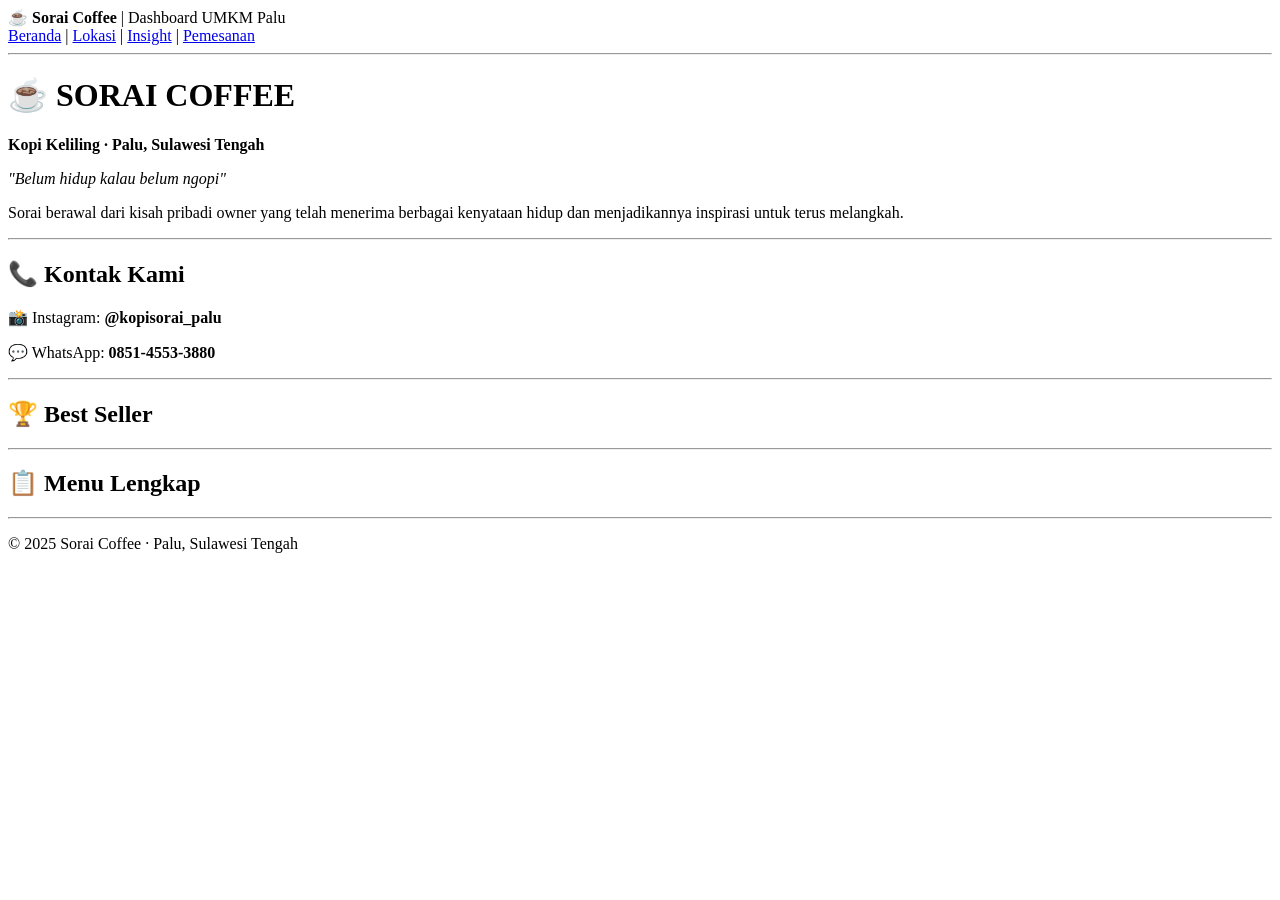
==== index.html @ a5462186 "Layout Index HTML" ====
<!DOCTYPE html>
<html lang="id">
<head>
  <meta charset="UTF-8" />
  <meta name="viewport" content="width=device-width, initial-scale=1.0" />
  <title>Sorai Coffee — Dashboard UMKM</title>
</head>
<body>

<!-- ═══ NAVIGASI ═══ -->
<nav>
  <div>
    <strong>☕ Sorai Coffee</strong> | Dashboard UMKM Palu
  </div>
  <div>
    <a href="#" onclick="showPage('beranda');return false">Beranda</a> |
    <a href="#" onclick="showPage('lokasi');return false">Lokasi</a> |
    <a href="#" onclick="showPage('insight');return false">Insight</a> |
    <a href="#" onclick="showPage('pemesanan');return false">
      Pemesanan <span id="cart-count" class="cart-badge" style="display: none;">0</span>
    </a>
  </div>
</nav>
 
<hr>

<div id="page-beranda" class="page">
  <h1>☕ SORAI COFFEE</h1>
  <p><strong>Kopi Keliling · Palu, Sulawesi Tengah</strong></p>
  <p><em>"Belum hidup kalau belum ngopi"</em></p>
  <p>Sorai berawal dari kisah pribadi owner yang telah menerima berbagai kenyataan hidup dan menjadikannya inspirasi untuk terus melangkah.</p>
  
  <hr />
  
  <h2>📞 Kontak Kami</h2>
  <p>📸 Instagram: <strong>@kopisorai_palu</strong></p>
  <p>💬 WhatsApp: <strong>0851-4553-3880</strong></p>
  
  <hr />
  
  <h2>🏆 Best Seller</h2>
  <div id="best-seller-container"></div>
  
  <hr />
  
  <h2>📋 Menu Lengkap</h2>
  <div id="menu-table-container"></div>
  
  <hr />
  <footer>
    <p>© 2025 Sorai Coffee · Palu, Sulawesi Tengah</p>
  </footer>
</div>

<script src="assets/js/data.js"></script>
<script src="assets/js/lokasi.js"></script>
<script src="assets/js/insight.js"></script>
<script src="assets/js/order.js"></script>
<script src="assets/js/main.js"></script>

</body>
</html>
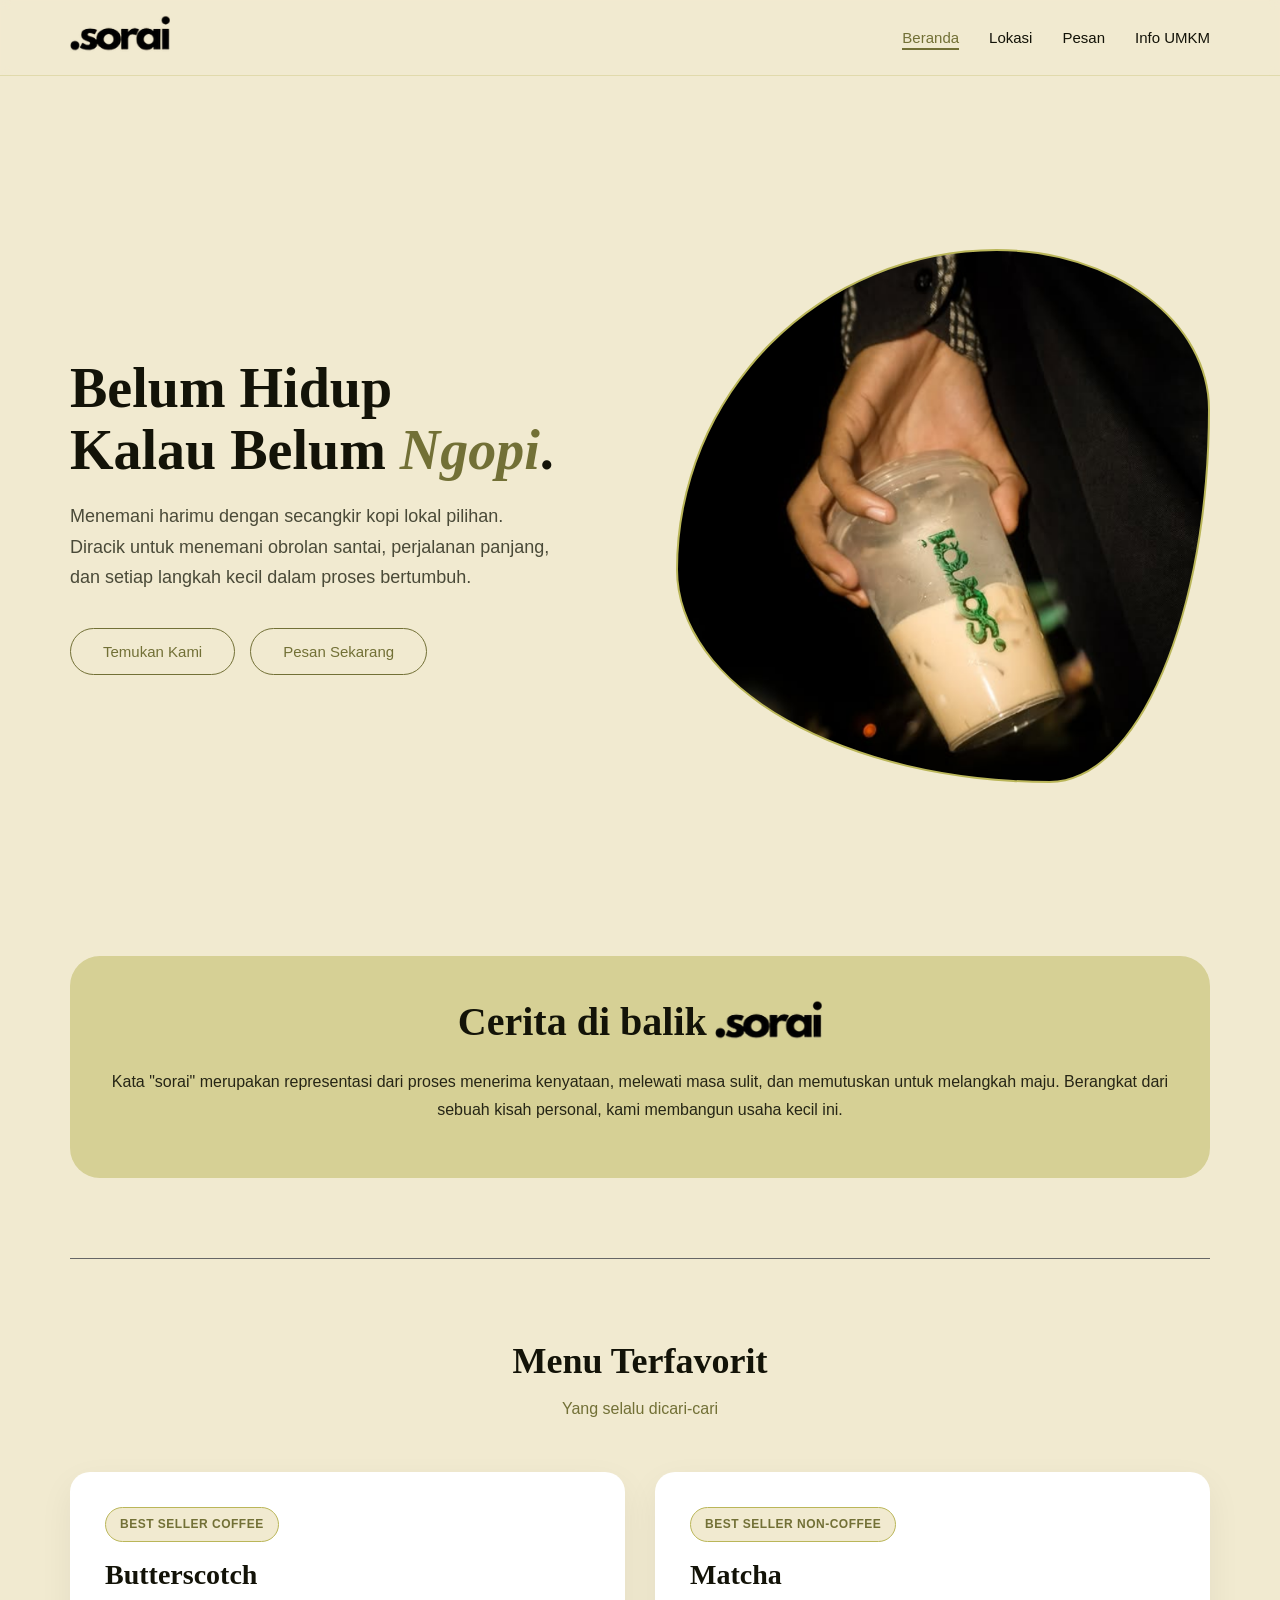
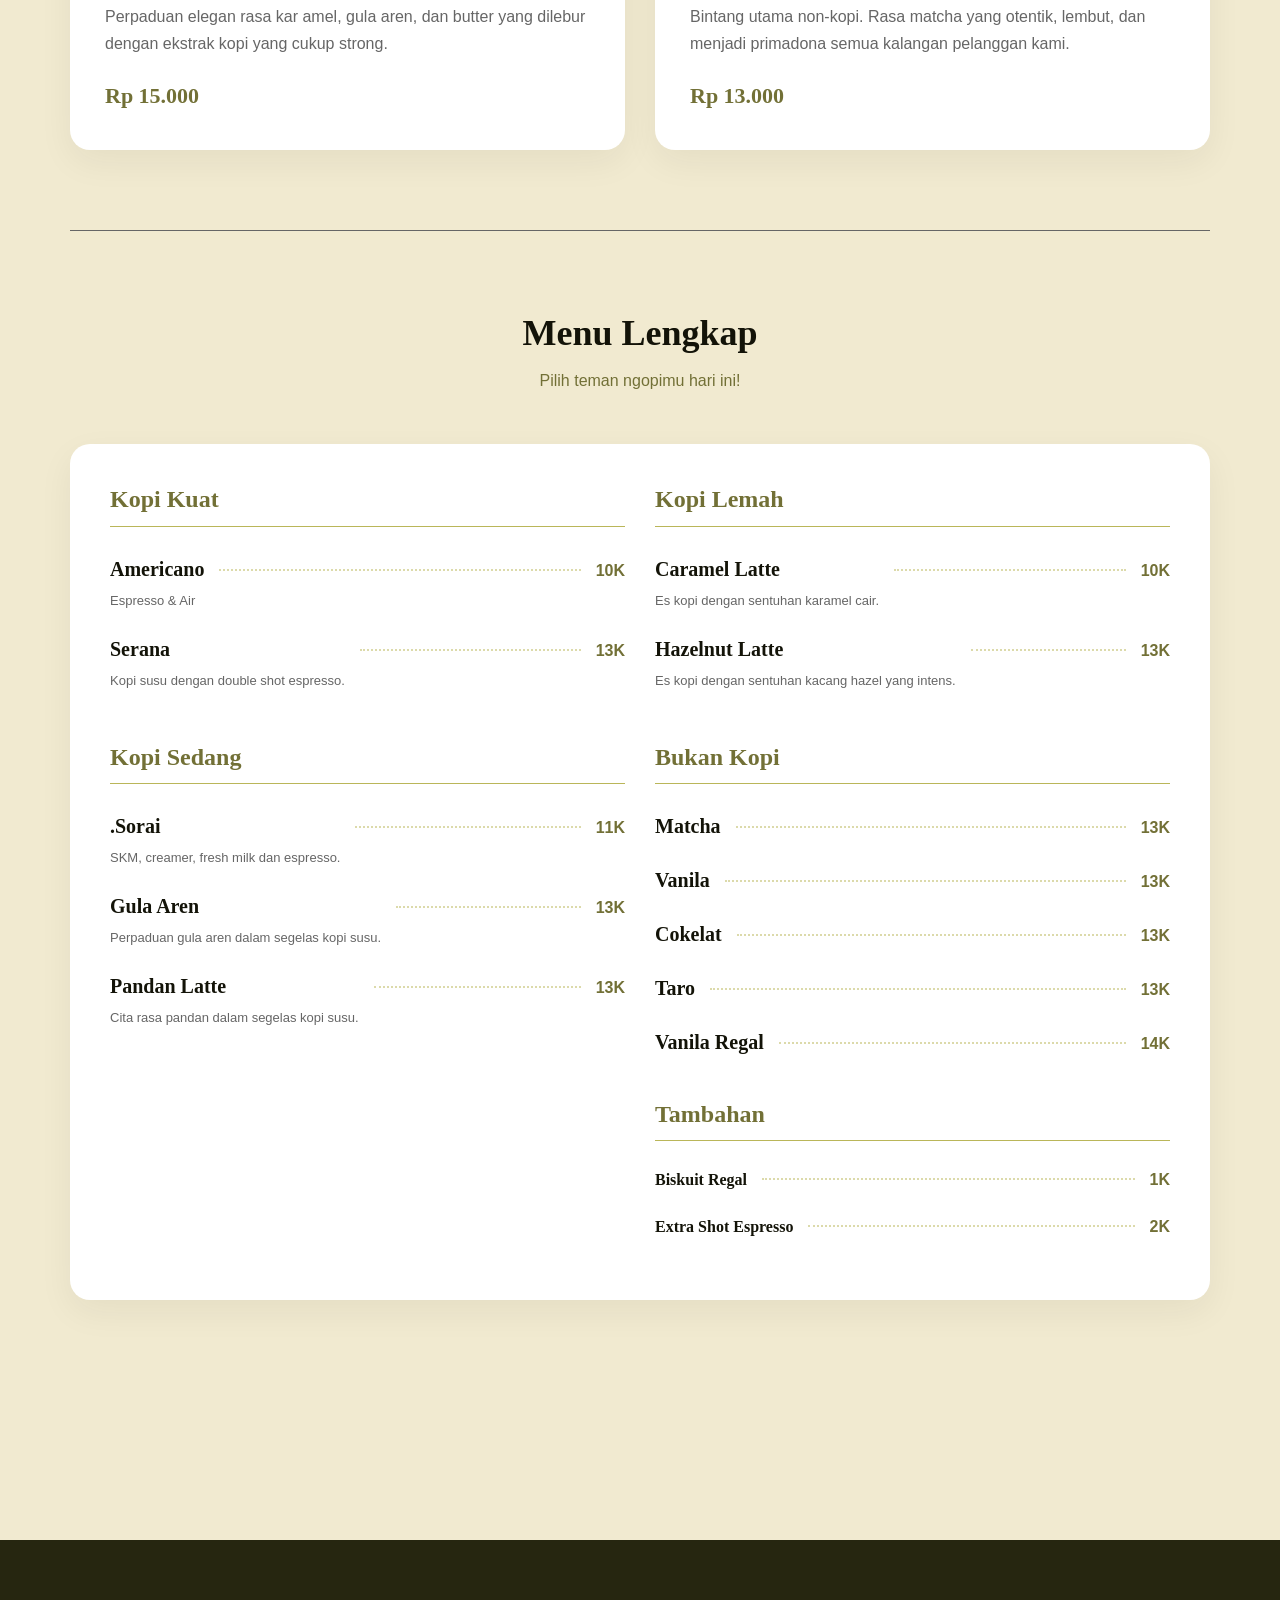
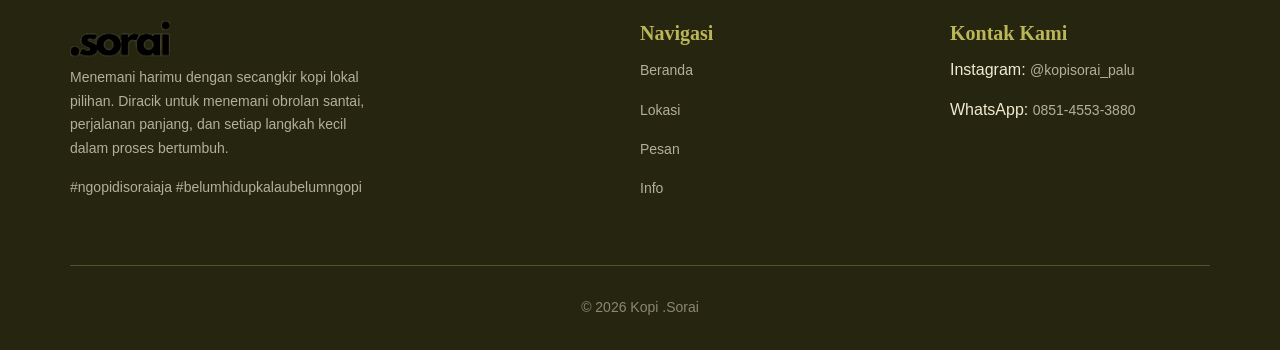
==== commit 7a5486a9: "Desain Beranda, Header/Navbar, dan Footer! :]" ====
--- a/index.html
+++ b/index.html
@@ -1,62 +1,227 @@
 <!DOCTYPE html>
 <html lang="id">
 <head>
-  <meta charset="UTF-8" />
-  <meta name="viewport" content="width=device-width, initial-scale=1.0" />
-  <title>Sorai Coffee — Dashboard UMKM</title>
+    <meta charset="UTF-8">
+    <meta name="viewport" content="width=device-width, initial-scale=1.0">
+    <title>Kopi .Sorai | Belum Hidup Kalau Belum Ngopi</title>
+    
+    <link rel="preconnect" href="[https://fonts.googleapis.com](https://fonts.googleapis.com)">
+    <link rel="preconnect" href="[https://fonts.gstatic.com](https://fonts.gstatic.com)" crossorigin>
+    <link href="[https://fonts.googleapis.com/css2?family=Playfair+Display:ital,wght@0,400;0,600;0,700;1,400&family=Poppins:wght@300;400;500;600&display=swap](https://fonts.googleapis.com/css2?family=Playfair+Display:ital,wght@0,400;0,600;0,700;1,400&family=Poppins:wght@300;400;500;600&display=swap)" rel="stylesheet">
+    <link rel="stylesheet" href="assets/css/style.css">
+    <link rel="icon" href="/images/favicon-fromIG.jpg">
 </head>
 <body>
-
-<!-- ═══ NAVIGASI ═══ -->
-<nav>
-  <div>
-    <strong>☕ Sorai Coffee</strong> | Dashboard UMKM Palu
-  </div>
-  <div>
-    <a href="#" onclick="showPage('beranda');return false">Beranda</a> |
-    <a href="#" onclick="showPage('lokasi');return false">Lokasi</a> |
-    <a href="#" onclick="showPage('insight');return false">Insight</a> |
-    <a href="#" onclick="showPage('pemesanan');return false">
-      Pemesanan <span id="cart-count" class="cart-badge" style="display: none;">0</span>
-    </a>
-  </div>
-</nav>
- 
-<hr>
-
-<div id="page-beranda" class="page">
-  <h1>☕ SORAI COFFEE</h1>
-  <p><strong>Kopi Keliling · Palu, Sulawesi Tengah</strong></p>
-  <p><em>"Belum hidup kalau belum ngopi"</em></p>
-  <p>Sorai berawal dari kisah pribadi owner yang telah menerima berbagai kenyataan hidup dan menjadikannya inspirasi untuk terus melangkah.</p>
-  
-  <hr />
-  
-  <h2>📞 Kontak Kami</h2>
-  <p>📸 Instagram: <strong>@kopisorai_palu</strong></p>
-  <p>💬 WhatsApp: <strong>0851-4553-3880</strong></p>
-  
-  <hr />
-  
-  <h2>🏆 Best Seller</h2>
-  <div id="best-seller-container"></div>
-  
-  <hr />
-  
-  <h2>📋 Menu Lengkap</h2>
-  <div id="menu-table-container"></div>
-  
-  <hr />
-  <footer>
-    <p>© 2025 Sorai Coffee · Palu, Sulawesi Tengah</p>
-  </footer>
-</div>
-
-<script src="assets/js/data.js"></script>
-<script src="assets/js/lokasi.js"></script>
-<script src="assets/js/insight.js"></script>
-<script src="assets/js/order.js"></script>
-<script src="assets/js/main.js"></script>
-
+    <!-- HEADER -->
+    <header>
+        <div class="container">
+            <nav>
+                <a href="index.html">
+                  <img src="images/logo-sorai.png" alt="" width= "100px">
+                </a>
+
+                <ul class="nav-links" id="nav">
+                    <li><a href="pages/index.html" class="active">Beranda</a></li>
+                    <li><a href="pages/lokasi.html">Lokasi</a></li>
+                    <li><a href="pages/order.html">Pesan</a></li>
+                    <li><a href="pages/insight.html">Info UMKM</a></li>
+                </ul>
+            </nav>
+        </div>
+    </header>
+
+    <main>
+        <section id="beranda" class="page">
+            <div class="container">
+                <div class="hero-section">
+                    <div class="hero-content">
+                        <h1>Belum Hidup<br>Kalau Belum <span style="color: var(--warna-button); font-style: italic;">Ngopi</span>.</h1>
+                        <p>Menemani harimu dengan secangkir kopi lokal pilihan. Diracik untuk menemani obrolan santai, perjalanan panjang, dan setiap langkah kecil dalam proses bertumbuh.</p>
+                        <div style="display: flex; gap: 15px; flex-wrap: wrap;">
+                            <button class="button" onclick="window.location.href='pages/lokasi.html'">Temukan Kami</button>
+                            <button class="button" onclick="window.location.href='pages/order.html'">Pesan Sekarang</button>
+                        </div>
+                    </div>
+                    <div class="hero-visual">
+                    </div>
+                </div>
+
+                <!-- Latar Belakang -->
+                <div class="story-section">
+                    <div class="story-text" style="flex: 2;">
+                        <h2 class="story-title">Cerita di balik  <img src="images/logo-sorai.png" alt=".Sorai"></h2>
+                        <p>
+                            Kata "sorai" merupakan representasi dari proses menerima kenyataan, melewati masa sulit, dan memutuskan untuk melangkah maju. Berangkat dari sebuah kisah personal, kami membangun usaha kecil ini.
+                        </p>
+                    </div>
+                </div>
+                
+                <hr>
+                <!-- Best Seller -->
+                <section>
+                    <div class="section-header">
+                        <h2>Menu Terfavorit</h2>
+                        <p>Yang selalu dicari-cari</p>
+                    </div>
+                    <div class="grid grid-2">
+                        <article class="card">
+                            <span class="badge">Best Seller Coffee</span>
+                            <h3 style="font-size: 28px; margin-bottom: 10px;">Butterscotch</h3>
+                            <p style="color: #666;">Perpaduan elegan rasa kar amel, gula aren, dan butter yang dilebur dengan ekstrak kopi yang cukup strong.</p>
+                            <div style="font-size: 22px; font-family: 'Playfair Display', serif; color: var(--warna-button); font-weight: 700; margin-top: 20px;">Rp 15.000</div>
+                        </article>
+                        
+                        <article class="card">
+                            <span class="badge">Best Seller Non-Coffee</span>
+                            <h3 style="font-size: 28px; margin-bottom: 10px;">Matcha</h3>
+                            <p style="color: #666;">Bintang utama non-kopi. Rasa matcha yang otentik, lembut, dan menjadi primadona semua kalangan pelanggan kami.</p>
+                            <div style="font-size: 22px; font-family: 'Playfair Display', serif; color: var(--warna-button); font-weight: 700; margin-top: 20px;">Rp 13.000</div>
+                        </article>
+                    </div>
+                </section>
+
+                <hr>
+                <!-- Menu Lengkap -->
+                <section>
+                    <div class="section-header">
+                        <h2>Menu Lengkap</h2>
+                        <p>Pilih teman ngopimu hari ini!</p>
+                    </div>
+                    
+                    <div class="grid grid-2" style="background-color: var(--white); padding: 40px; border-radius: var(--radius-card); box-shadow: var(--shadow-soft);">
+                        
+                        <!-- Kopi -->
+                        <div>
+                            <h3 class="menu-category-title">Kopi Kuat</h3>
+                            
+                            <div class="menu-list">
+                                <div class="menu-item">
+                                    <div><span class="menu-name">Americano</span><span class="menu-desc">Espresso & Air</span></div>
+                                    <div class="menu-dots"></div><span class="menu-price">10K</span>
+                                </div>
+                                <div class="menu-item">
+                                    <div><span class="menu-name">Serana</span><span class="menu-desc">Kopi susu dengan double shot espresso.</span></div>
+                                    <div class="menu-dots"></div><span class="menu-price">13K</span>
+                                </div>
+                            </div>
+                        </div>
+
+                        <div>
+                            <h3 class="menu-category-title">Kopi Lemah</h3>
+                            
+                            <div class="menu-list">
+                                <div class="menu-item">
+                                    <div><span class="menu-name">Caramel Latte</span><span class="menu-desc">Es kopi dengan sentuhan karamel cair.</span></div>
+                                    <div class="menu-dots"></div><span class="menu-price">10K</span>
+                                </div>
+                                <div class="menu-item">
+                                    <div><span class="menu-name">Hazelnut Latte</span><span class="menu-desc">Es kopi dengan sentuhan kacang hazel yang intens.</span></div>
+                                    <div class="menu-dots"></div><span class="menu-price">13K</span>
+                                </div>
+                            </div>
+                        </div>
+
+                        <div>
+                            <h3 class="menu-category-title">Kopi Sedang</h3>
+                            
+                            <div class="menu-list">
+                                <div class="menu-item">
+                                    <div><span class="menu-name">.Sorai</span><span class="menu-desc">SKM, creamer, fresh milk dan espresso.</span></div>
+                                    <div class="menu-dots"></div><span class="menu-price">11K</span>
+                                </div>
+                                <div class="menu-item">
+                                    <div><span class="menu-name">Gula Aren</span><span class="menu-desc">Perpaduan gula aren dalam segelas kopi susu.</span></div>
+                                    <div class="menu-dots"></div><span class="menu-price">13K</span>
+                                </div>
+                                <div class="menu-item">
+                                    <div><span class="menu-name">Pandan Latte</span><span class="menu-desc">Cita rasa pandan dalam segelas kopi susu.</span></div>
+                                    <div class="menu-dots"></div><span class="menu-price">13K</span>
+                                </div>
+                            </div>
+                        </div>
+                        
+                        <!-- Non Kopi -->
+                        <div>
+                            <h3 class="menu-category-title">Bukan Kopi</h3>
+                            
+                            <div class="menu-list">
+                                <div class="menu-item">
+                                    <div><span class="menu-name">Matcha</span></div>
+                                    <div class="menu-dots"></div><span class="menu-price">13K</span>
+                                </div>
+                                <div class="menu-item">
+                                    <div><span class="menu-name">Vanila</span></div>
+                                    <div class="menu-dots"></div><span class="menu-price">13K</span>
+                                </div>
+                                <div class="menu-item">
+                                    <div><span class="menu-name">Cokelat</span></div>
+                                    <div class="menu-dots"></div><span class="menu-price">13K</span>
+                                </div>
+                                <div class="menu-item">
+                                    <div><span class="menu-name">Taro</span></div>
+                                    <div class="menu-dots"></div><span class="menu-price">13K</span>
+                                </div>
+                                <div class="menu-item">
+                                    <div><span class="menu-name">Vanila Regal</span></div>
+                                    <div class="menu-dots"></div><span class="menu-price">14K</span>
+                                </div>
+                            </div>
+                            
+                            <h3 class="menu-category-title" style="margin-top: 40px;">Tambahan</h3>
+                            <div class="menu-list">
+                                <div class="menu-item">
+                                    <div><span class="menu-name" style="font-size:16px;">Biskuit Regal</span></div>
+                                    <div class="menu-dots"></div><span class="menu-price">1K</span>
+                                </div>
+                                <div class="menu-item">
+                                    <div><span class="menu-name" style="font-size:16px;">Extra Shot Espresso</span></div>
+                                    <div class="menu-dots"></div><span class="menu-price">2K</span>
+                                </div>
+                            </div>
+                        </div>
+
+                    </div>
+                </section>
+            </div>
+        </section>
+    </main>
+
+    <!-- FOOTER -->
+    <footer>
+        <div class="container">
+            <div class="footer-grid">
+                <div>
+                    <a href="index.html">
+                      <img src="images/logo-sorai.png" alt="" width="100px">
+                    </a>
+                    <p class="footer-desc">Menemani harimu dengan secangkir kopi lokal pilihan. Diracik untuk menemani obrolan santai, perjalanan panjang, dan setiap langkah kecil dalam proses bertumbuh.</p>
+                    <p class="footer-desc">#ngopidisoraiaja #belumhidupkalaubelumngopi</p>
+                    
+                </div>
+
+                <div>
+                    <h4 class="footer-title">Navigasi</h4>
+                    <ul class="footer-links">
+                        <li><a href="index.html">Beranda</a></li>
+                        <li><a href="pages/lokasi.html">Lokasi</a></li>
+                        <li><a href="pages/order.html">Pesan</a></li>
+                        <li><a href="pages/insight.html">Info</a></li>
+                    </ul>
+                </div>
+
+                <div>
+                    <h4 class="footer-title">Kontak Kami</h4>
+                    <ul class="footer-links">
+                        <li>Instagram: <a href="https://www.instagram.com/kopisorai_palu/">@kopisorai_palu</a></li>
+                        <li>WhatsApp: <a href="https://wa.me/6285145533880">0851-4553-3880</a></li>
+                    </ul>
+                </div>
+
+            </div>
+            <div class="footer-bottom">
+                &copy; 2026 Kopi .Sorai
+            </div>
+        </div>
+    </footer>
 </body>
 </html>
--- a/assets/css/style.css
+++ b/assets/css/style.css
@@ -0,0 +1,404 @@
+:root {
+    --warna-bg: #F1EAD0;       
+    --warna-section: #D6D095;    
+    --border: #BAB659;        
+    --warna-button: #727036;    
+    --text-main: #131308;    
+    --warna-footer: #262610;    
+    --white: #FFFFFF;         
+    
+    --radius-card: 20px;
+    --radius-button: 30px;
+    --shadow-soft: 0 12px 35px rgba(38, 38, 16, 0.06);
+    --shadow-hover: 0 15px 45px rgba(38, 38, 16, 0.12);
+}
+
+* {
+    margin: 0;
+    padding: 0;
+}
+
+body {
+    background-color: var(--warna-bg);
+    color: var(--text-main);
+    font-family: 'Poppins', sans-serif;
+    line-height: 1.7;
+}
+
+h1, h2, h3, h4, h5 {
+    font-family: 'Playfair Display', serif;
+    color: var(--text-main);
+    font-weight: 700;
+    line-height: 1.3;
+}
+
+p {
+    font-weight: 300;
+    margin-bottom: 15px;
+}
+
+.container {
+    width: 100%;
+    max-width: 1140px;
+    margin: 0 auto;
+    padding: 0 24px;
+}
+
+/* --- HEADER --- */
+header {
+    background-color: rgba(241, 234, 208, 0.5);
+    backdrop-filter: blur(5px);
+    position: sticky;
+    top: 0;
+    z-index: 1000;
+    padding: 15px 0;
+    border-bottom: 1px solid rgba(186, 182, 89, 0.3);
+}
+
+nav {
+    display: flex;
+    justify-content: space-between;
+    align-items: center;
+}
+
+.nav-links {
+    list-style: none;
+    display: flex;
+    gap: 30px;
+    align-items: center;
+}
+
+.nav-links li a {
+    text-decoration: none;
+    color: var(--text-main);
+    font-weight: 500;
+    font-size: 15px;
+    position: relative;
+    cursor: pointer;
+    transition: color 0.3s ease;
+}
+
+.nav-links li a:hover, .nav-links li a.active {
+    color: var(--warna-button);
+}
+
+.nav-links li a::after {
+    content: '';
+    position: absolute;
+    width: 0%;
+    height: 2px;
+    bottom: -4px;
+    left: 0;
+    background-color: var(--warna-button);
+}
+
+.nav-links li a:hover::after, .nav-links li a.active::after {
+    width: 100%;
+}
+
+/* --- BERANDA --- */
+.page {
+    padding-bottom: 80px;
+}
+
+
+section {
+    margin-top: 80px;
+    margin-bottom: 80px;
+}
+
+.section-header {
+    text-align: center;
+    margin-bottom: 50px;
+}
+
+.section-header h2 {
+    font-size: 36px;
+    margin-bottom: 10px;
+    position: relative;
+    display: inline-block;
+}
+
+.section-header p {
+    color: var(--warna-button);
+    font-size: 16px;
+}
+
+.button {
+    display: inline-flex;
+    align-items: center;
+    justify-content: center;
+    background-color: transparent;
+    color: var(--warna-button);
+    padding: 14px 32px;
+    text-decoration: none;
+    font-family: 'Poppins', sans-serif;
+    font-weight: 500;
+    border: 1px solid var(--warna-button);
+    border-radius: var(--radius-button);
+    cursor: pointer;
+    transition: all 0.5s ease;
+    font-size: 15px;
+}
+
+.button:hover {
+    background-color: var(--warna-button);
+    color: var(--white);
+    transform: translateY(-1px);
+}
+
+.card {
+    background-color: var(--white);
+    border-radius: var(--radius-card);
+    padding: 35px;
+    box-shadow: var(--shadow-soft);
+    position: relative;
+    overflow: hidden;
+}
+
+.card-border {
+    background-color: var(--warna-section);
+    border-color: var(--border);
+}
+
+.badge {
+    display: inline-block;
+    background-color: var(--warna-bg);
+    color: var(--warna-button);
+    padding: 6px 14px;
+    border-radius: 20px;
+    font-size: 12px;
+    font-weight: 600;
+    margin-bottom: 15px;
+    border: 1px solid var(--border);
+    letter-spacing: 0.5px;
+    text-transform: uppercase;
+}
+
+hr {
+    border:none;
+    height: 0.5px;
+    background-color: #666;
+}
+
+.hero-section {
+    display: flex;
+    align-items: center;
+    justify-content: space-between;
+    min-height: 80vh;
+    gap: 50px;
+}
+
+.hero-content {
+    flex: 1;
+    padding-right: 20px;
+}
+
+.hero-content h1 {
+    font-size: 56px;
+    line-height: 1.1;
+    margin-bottom: 20px;
+}
+
+.hero-content p {
+    font-size: 18px;
+    margin-bottom: 35px;
+    color: #4a4a38;
+    max-width: 90%;
+}
+
+.hero-visual {
+    flex: 1;
+    position: relative;
+    display: flex;
+    justify-content: center;
+    align-items: center;
+
+    width: 100%;
+    max-width: 450px;
+    aspect-ratio: 1;
+    background-image: url("/images/foto-kopi.png");
+    background-size: cover;
+    background-position: center;
+    background-repeat: no-repeat;
+    border: 2px solid var(--border);
+    border-radius: 60% 40% 30% 70% / 60% 30% 70% 40%;
+    animation: blobAnimation 8s infinite ease-in-out;
+    padding: 40px;
+    overflow: hidden;
+}
+
+@keyframes blobAnimation {
+    0% { 
+        border-radius: 60% 40% 30% 70% / 60% 30% 70% 40%; 
+    }
+
+    50% { 
+        border-radius: 30% 60% 70% 40% / 50% 60% 30% 60%; 
+    }
+
+    100% { 
+        border-radius: 60% 40% 30% 70% / 60% 30% 70% 40%; 
+    }
+}
+
+.story-section {
+    background-color: var(--warna-section);
+    border-radius: 30px;
+    padding: 40px;
+    margin-top: 80px;
+    margin-bottom: 80px;
+    display: flex;
+    align-items: center;
+    gap: 50px;
+}
+
+.story-title {
+    display: flex;
+    align-items: center;
+    gap: 8px;
+    justify-content: center;
+}
+
+.story-title img {
+    height: 40px;
+    width: auto;
+    display: block;
+    margin-top: -5px;
+}
+
+.story-text h2 { 
+    font-size: 40px; 
+    margin-bottom: 20px; 
+}
+
+.story-text p { 
+    font-size: 16px; 
+    color: var(--text-main); 
+    opacity: 0.9; 
+    text-align: center;
+}
+
+/* Grid System */
+.grid { 
+    display: grid; 
+    gap: 30px; 
+}
+
+.grid-2 { 
+    grid-template-columns: repeat(2, 1fr); 
+}
+
+.grid-3 { 
+    grid-template-columns: repeat(3, 1fr); 
+}
+
+.grid-4 { 
+    grid-template-columns: repeat(4, 1fr); 
+}
+
+.menu-list { 
+    margin-top: 20px; 
+}
+
+.menu-category-title { 
+    font-size: 24px; margin-bottom: 25px; 
+    color: var(--warna-button); 
+    border-bottom: 1px solid var(--border); 
+    padding-bottom: 10px; 
+}
+
+.menu-item { display: flex; 
+    justify-content: space-between; 
+    align-items: baseline; 
+    margin-bottom: 20px; 
+}
+
+.menu-name { font-family: 'Playfair Display', serif; 
+    font-size: 20px; 
+    font-weight: 600; 
+}
+
+.menu-desc { 
+    font-size: 13px; 
+    color: #666; 
+    display: block; 
+    margin-top: 4px; 
+}
+
+.menu-price { 
+    font-weight: 600; 
+    color: var(--warna-button); 
+    position: relative; 
+}
+
+.menu-dots { 
+    flex-grow: 1; 
+    border-bottom: 2px dotted var(--border); 
+    margin: 0 15px; 
+    opacity: 0.5; 
+    position: relative; 
+    top: -5px; 
+}
+
+/* --- FOOTER --- */
+footer {
+    background-color: var(--warna-footer);
+    color: var(--warna-bg);
+    padding: 80px 0 30px;
+    margin-top: 80px;
+}
+
+.footer-grid {
+    display: grid;
+    grid-template-columns: 2fr 1fr 1fr;
+    gap: 50px;
+    margin-bottom: 50px;
+}
+
+.footer-logo {
+    font-family: 'Playfair Display', serif;
+    font-size: 32px;
+    font-weight: 700;
+    color: var(--warna-bg);
+    text-decoration: none;
+    margin-bottom: 15px;
+    display: inline-block;
+}
+
+.footer-desc { 
+    color: rgba(241, 234, 208, 0.7); 
+    max-width: 300px; font-size: 14px; 
+}
+
+.footer-title { 
+    font-family: 'Playfair Display', serif; 
+    font-size: 20px; 
+    margin-bottom: 10px; 
+    color: var(--border); 
+}
+
+.footer-links { 
+    list-style: none; 
+}
+
+.footer-links li { 
+    margin-bottom: 12px; 
+}
+
+.footer-links a { 
+    color: rgba(241, 234, 208, 0.7); 
+    text-decoration: none; 
+    transition: color 0.3s; 
+    font-size: 14px; 
+}
+
+.footer-links a:hover { color: var(--warna-bg); }
+
+.footer-bottom {
+    text-align: center;
+    padding-top: 30px;
+    border-top: 1px solid rgba(186, 182, 89, 0.3);
+    color: rgba(241, 234, 208, 0.5);
+    font-size: 14px;
+}
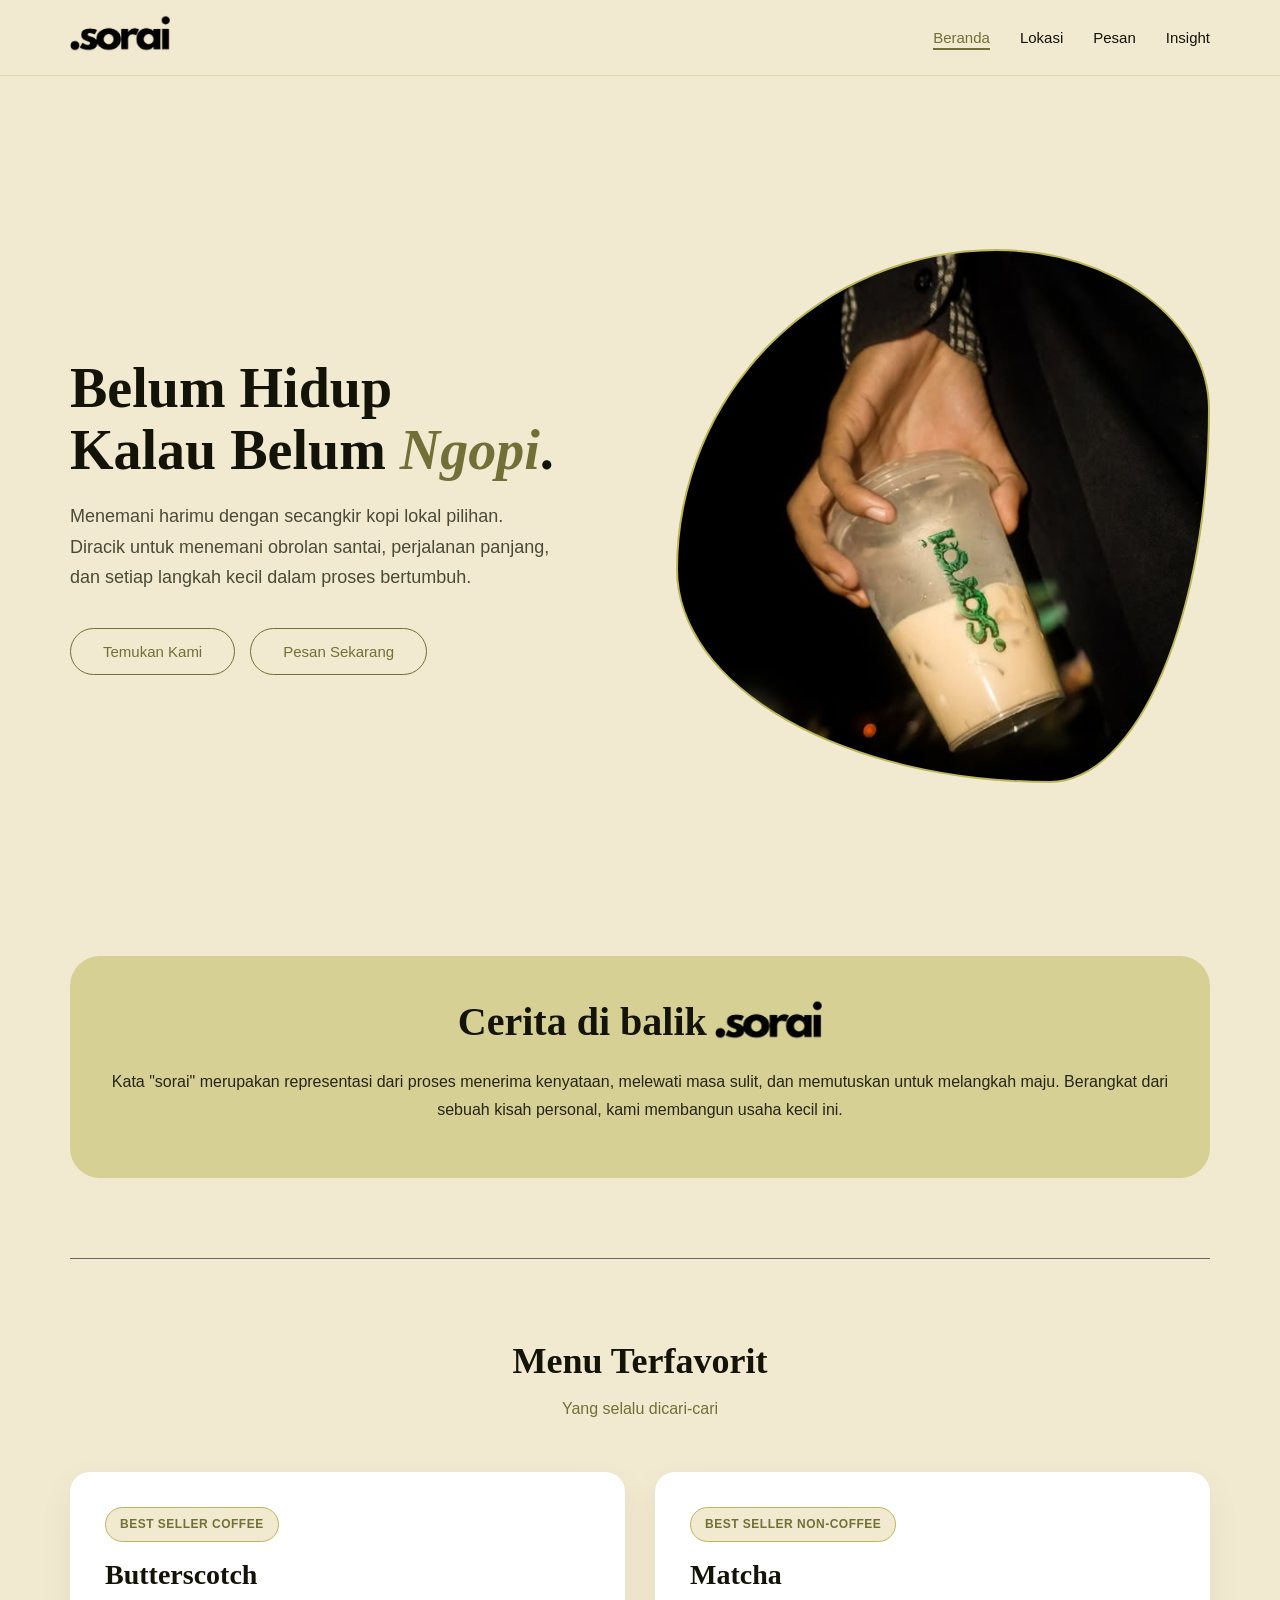
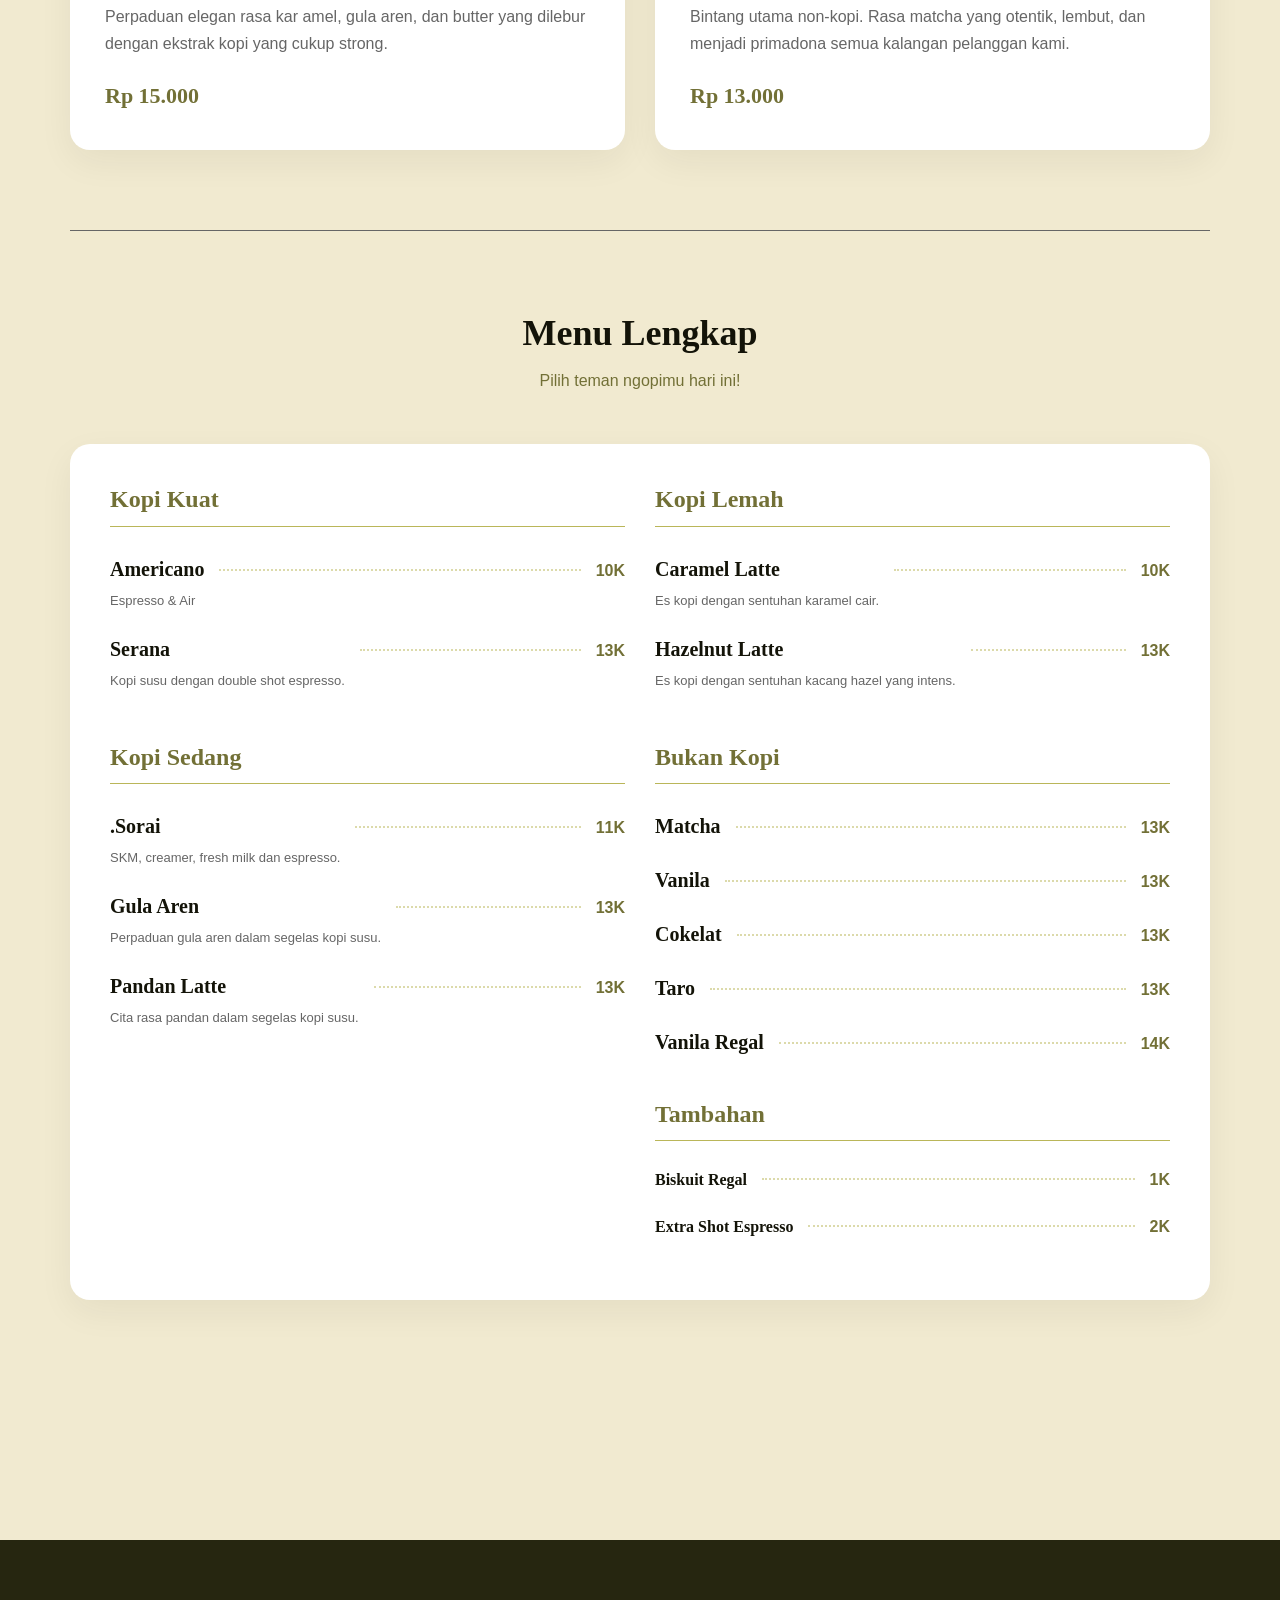
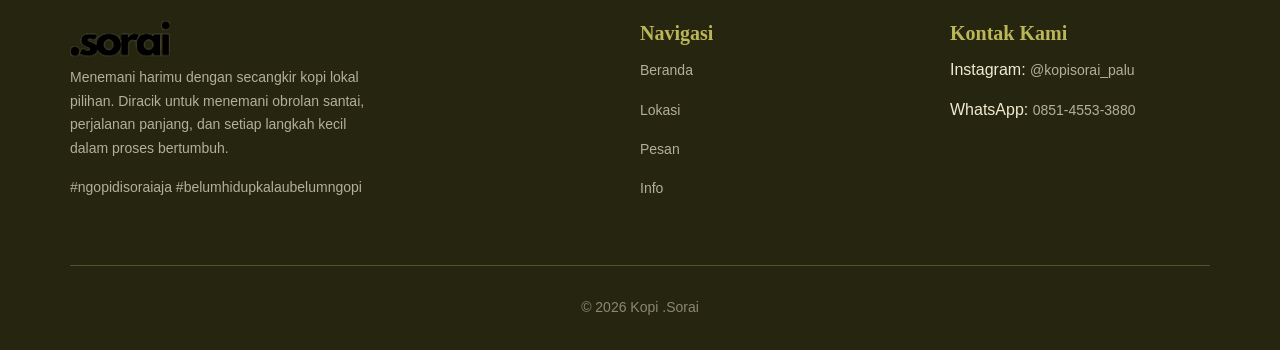
==== commit 1a6f829f: "Layout Page Lokasi dan script jsnya" ====
--- a/index.html
+++ b/index.html
@@ -24,7 +24,7 @@
                     <li><a href="pages/index.html" class="active">Beranda</a></li>
                     <li><a href="pages/lokasi.html">Lokasi</a></li>
                     <li><a href="pages/order.html">Pesan</a></li>
-                    <li><a href="pages/insight.html">Info UMKM</a></li>
+                    <li><a href="pages/insight.html">Insight</a></li>
                 </ul>
             </nav>
         </div>
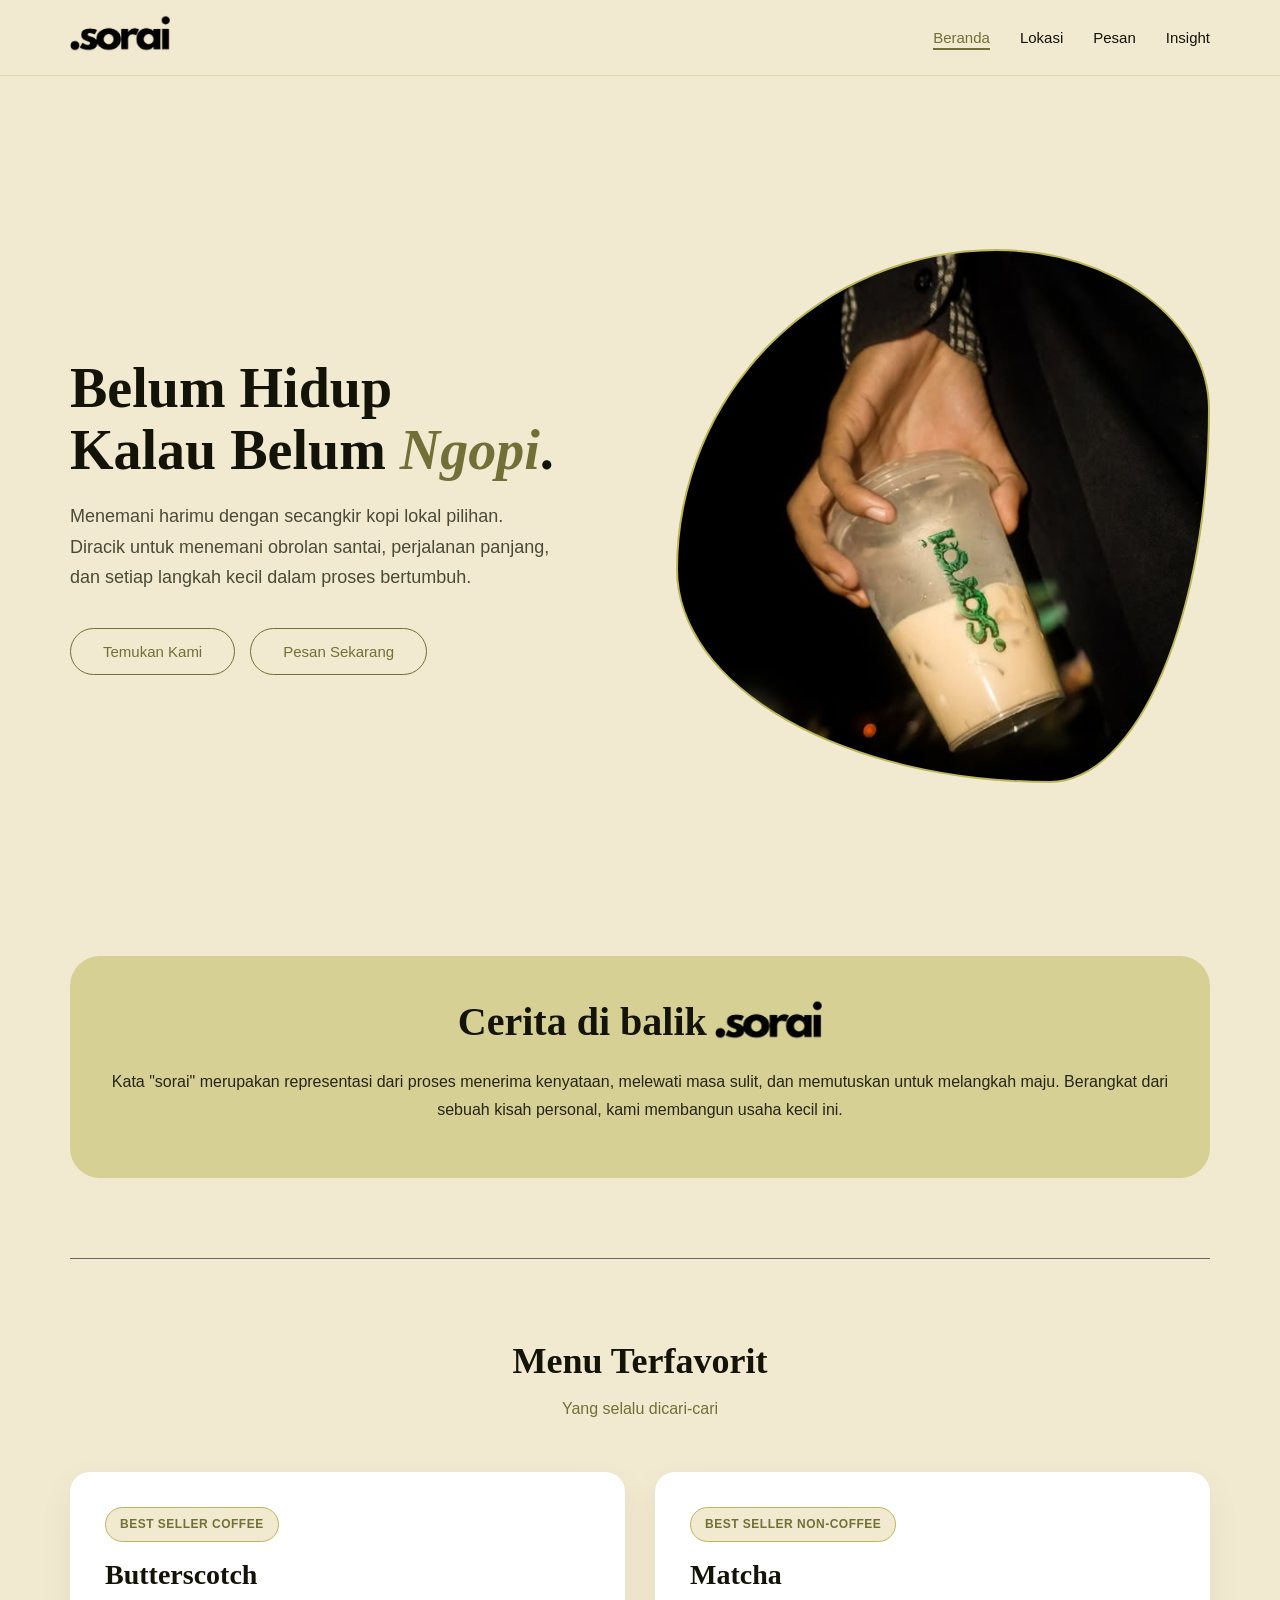
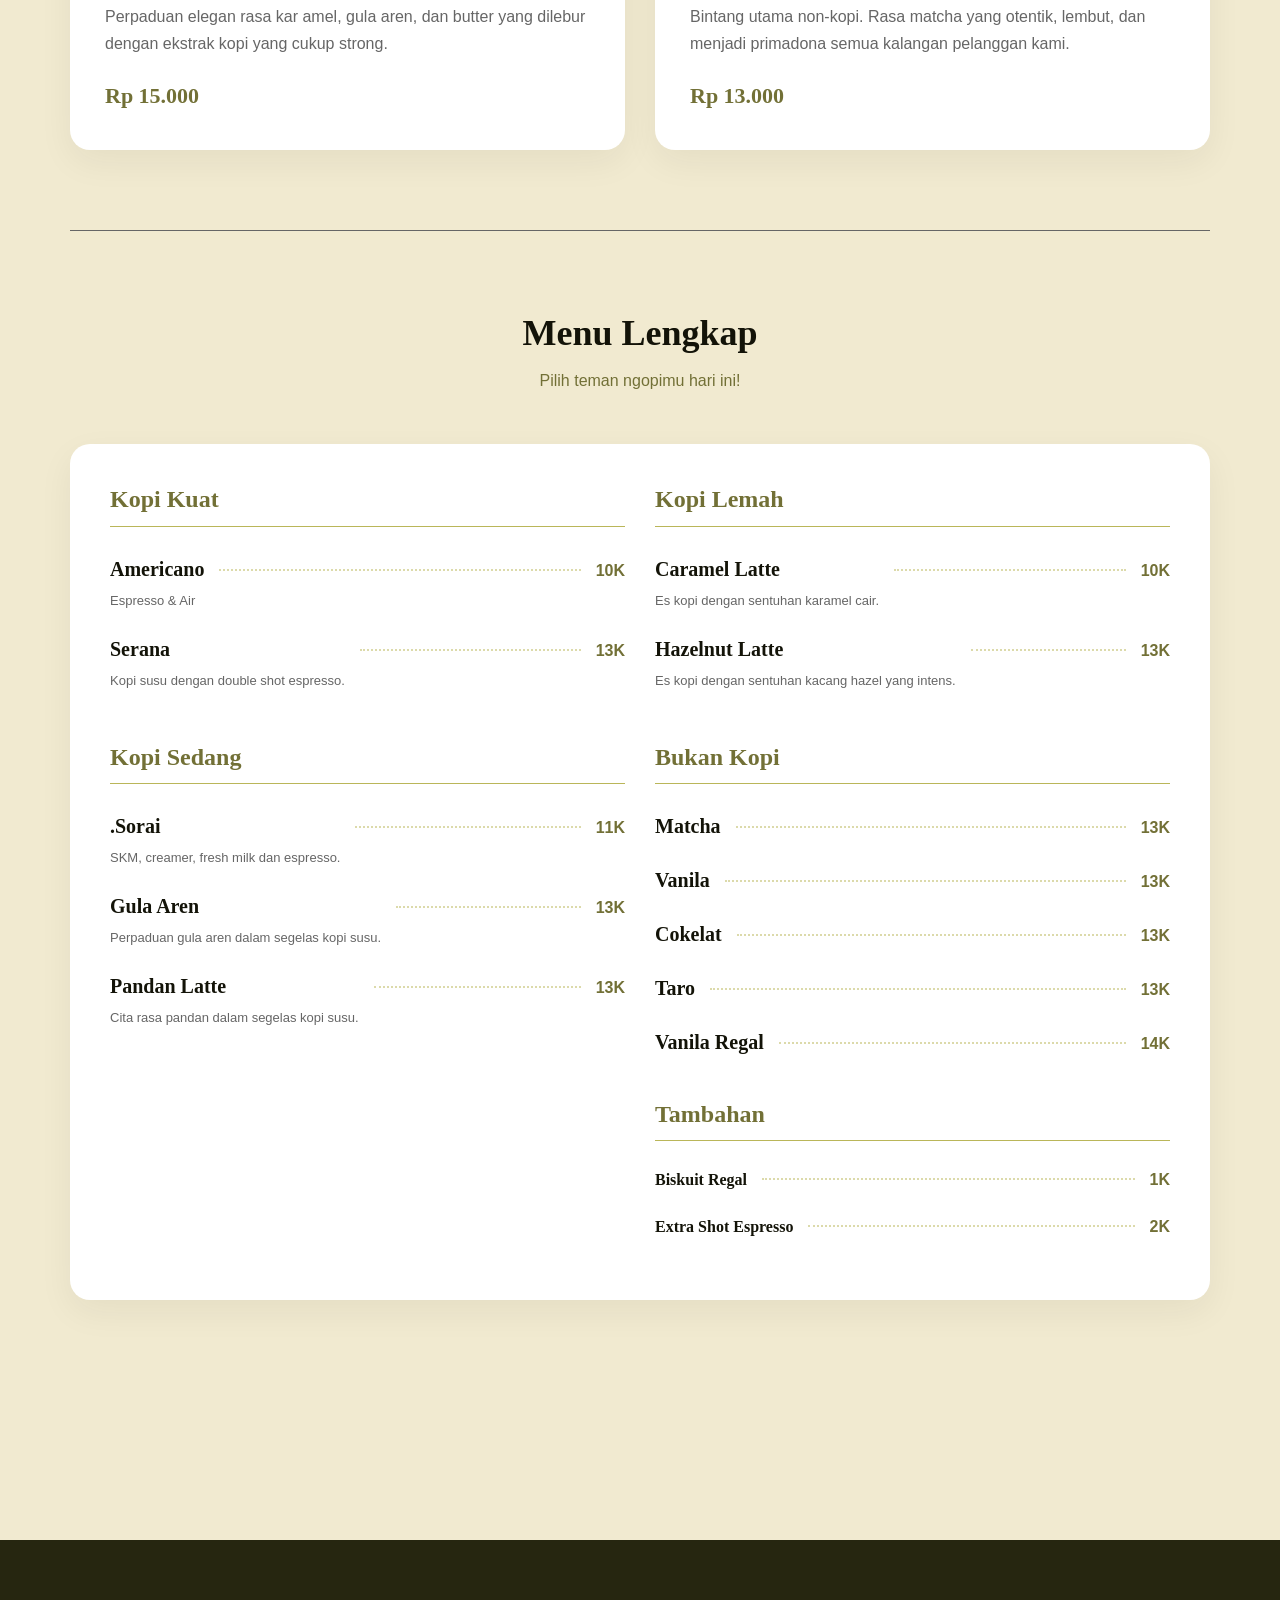
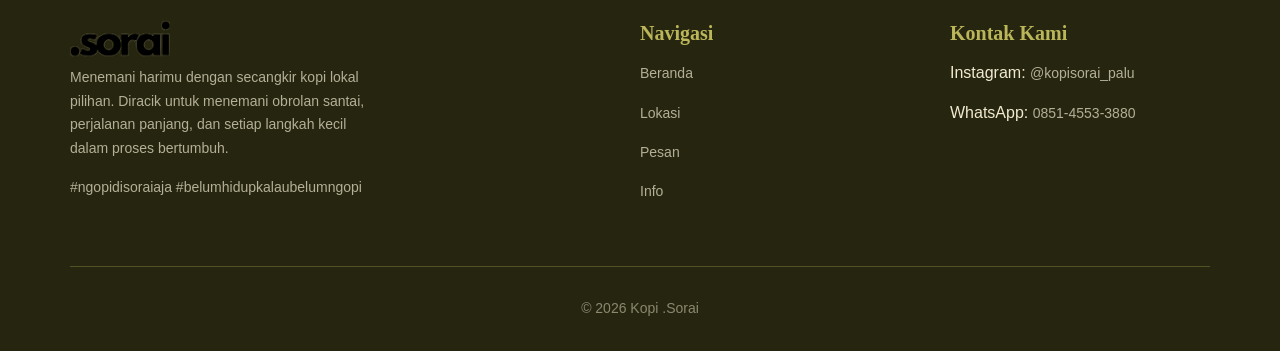
==== commit 2247dcf3: "Desain page lokasii!" ====
--- a/index.html
+++ b/index.html
@@ -17,11 +17,10 @@
         <div class="container">
             <nav>
                 <a href="index.html">
-                  <img src="images/logo-sorai.png" alt="" width= "100px">
+                    <img src="images/logo-sorai.png" alt="Logo Sorai" width= "100px">
                 </a>
-
                 <ul class="nav-links" id="nav">
-                    <li><a href="pages/index.html" class="active">Beranda</a></li>
+                    <li><a href="index.html">Beranda</a></li>
                     <li><a href="pages/lokasi.html">Lokasi</a></li>
                     <li><a href="pages/order.html">Pesan</a></li>
                     <li><a href="pages/insight.html">Insight</a></li>
@@ -31,7 +30,7 @@
     </header>
 
     <main>
-        <section id="beranda" class="page">
+        <section id="page-beranda" class="page">
             <div class="container">
                 <div class="hero-section">
                     <div class="hero-content">
@@ -192,7 +191,7 @@
             <div class="footer-grid">
                 <div>
                     <a href="index.html">
-                      <img src="images/logo-sorai.png" alt="" width="100px">
+                        <img src="images/logo-sorai.png" alt="" width="100px">
                     </a>
                     <p class="footer-desc">Menemani harimu dengan secangkir kopi lokal pilihan. Diracik untuk menemani obrolan santai, perjalanan panjang, dan setiap langkah kecil dalam proses bertumbuh.</p>
                     <p class="footer-desc">#ngopidisoraiaja #belumhidupkalaubelumngopi</p>
@@ -223,5 +222,7 @@
             </div>
         </div>
     </footer>
+
+    <script src="/assets/js/main.js"></script>
 </body>
 </html>
--- a/assets/css/style.css
+++ b/assets/css/style.css
@@ -374,7 +374,7 @@
 .footer-title { 
     font-family: 'Playfair Display', serif; 
     font-size: 20px; 
-    margin-bottom: 10px; 
+    margin-bottom: 13px; 
     color: var(--border); 
 }
 
@@ -401,4 +401,172 @@
     border-top: 1px solid rgba(186, 182, 89, 0.3);
     color: rgba(241, 234, 208, 0.5);
     font-size: 14px;
+}
+
+/* --- LOKASI --- */
+.session-buttons {
+    display: flex;
+    justify-content: center;
+    gap: 15px;
+    margin-bottom: 40px;
+    flex-wrap: wrap;
+}
+
+.lokasi-button {
+    font-family: 'Poppins', sans-serif;
+    background-color: var(--white);
+    color: var(--warna-button);
+    border: 2px solid var(--border);
+    padding: 12px 24px;
+    border-radius: var(--radius-button);
+    font-weight: 600;
+    cursor: pointer;
+    transition: all 0.3s ease;
+    font-size: 14px;
+}
+
+.lokasi-button:hover {
+    transform: translateY(-2px);
+    box-shadow: var(--shadow-soft);
+}
+
+.lokasi-button.active {
+    background-color: var(--warna-button);
+    color: var(--white);
+    border-color: var(--warna-button);
+}
+
+.lokasi-grid {
+    display: grid;
+    grid-template-columns: repeat(auto-fit, minmax(300px, 1fr));
+    gap: 25px;
+    margin-bottom: 40px;
+}
+
+.lokasi-card {
+    background-color: var(--white);
+    border-radius: var(--radius-card);
+    padding: 30px;
+    border: 1px solid rgba(186, 182, 89, 0.3);
+    box-shadow: var(--shadow-soft);
+    display: flex;
+    flex-direction: column;
+    transition: all 0.3s ease;
+}
+
+.lokasi-grid {
+    display: grid;
+    grid-template-columns: repeat(auto-fit, minmax(300px, 500px));
+    gap: 25px;
+    justify-content: center;
+    margin-bottom: 40px;
+}
+
+.lokasi-card {
+    background-color: var(--white);
+    border-radius: var(--radius-card);
+    padding: 30px;
+    border: 1px solid rgba(186, 182, 89, 0.3);
+    box-shadow: var(--shadow-soft);
+    display: flex;
+    flex-direction: column;
+    transition: all 0.3s ease;
+}
+
+.lokasi-icon {
+    width: 100%;
+    height: 180px;
+    object-fit: contain;
+    margin-bottom: 20px;
+}
+
+.lokasi-card h3 {
+    font-size: 20px;
+    margin-bottom: 10px;
+    color: var(--text-main);
+}
+
+.lokasi-time {
+    display: inline-block;
+    align-self: flex-start;
+    background-color: var(--warna-section);
+    color: var(--text-main);
+    padding: 4px 12px;
+    border-radius: 8px;
+    font-size: 12px;
+    font-weight: 600;
+    margin-bottom: 12px;
+}
+
+.lokasi-address {
+    font-size: 13px;
+    margin-bottom: 20px;
+}
+
+.lokasi-address a {
+    color: #666;
+}
+
+.lokasi-pros h4 {
+    font-size: 14px;
+    font-family: 'Poppins', sans-serif;
+    margin-bottom: 10px;
+    color: var(--warna-button);
+    font-weight: 600;
+}
+
+.lokasi-pros ul {
+    list-style: none;
+}
+
+.lokasi-pros ul li {
+    font-size: 13px;
+    color: #4a4a38;
+    position: relative;
+    padding-left: 20px;
+    margin-bottom: 8px;
+    line-height: 1.4;
+}
+
+.lokasi-pros ul li::before {
+    content: "✓";
+    position: absolute;
+    left: 0;
+    color: var(--warna-button);
+    font-weight: bold;
+}
+
+.faktor-grid {
+    display: grid;
+    grid-template-columns: repeat(auto-fit, minmax(240px, 1fr));
+    gap: 20px;
+}
+
+.faktor-card {
+    background-color: var(--white);
+    border-radius: 15px;
+    padding: 22px;
+    border-left: 4px solid var(--warna-button);
+    box-shadow: var(--shadow-soft);
+    transition: transform 0.3s ease;
+}
+
+.faktor-icon {
+    font-size: 24px;
+    margin-bottom: 10px;
+}
+
+.faktor-card h4 {
+    font-size: 15px;
+    color: var(--warna-button);
+    margin-bottom: 6px;
+    font-family: 'Poppins', sans-serif;
+    font-weight: 600;
+}
+
+.faktor-card p {
+    font-size: 12px;
+    color: #555;
+    margin-bottom: 0;
+    line-height: 1.5;
 }
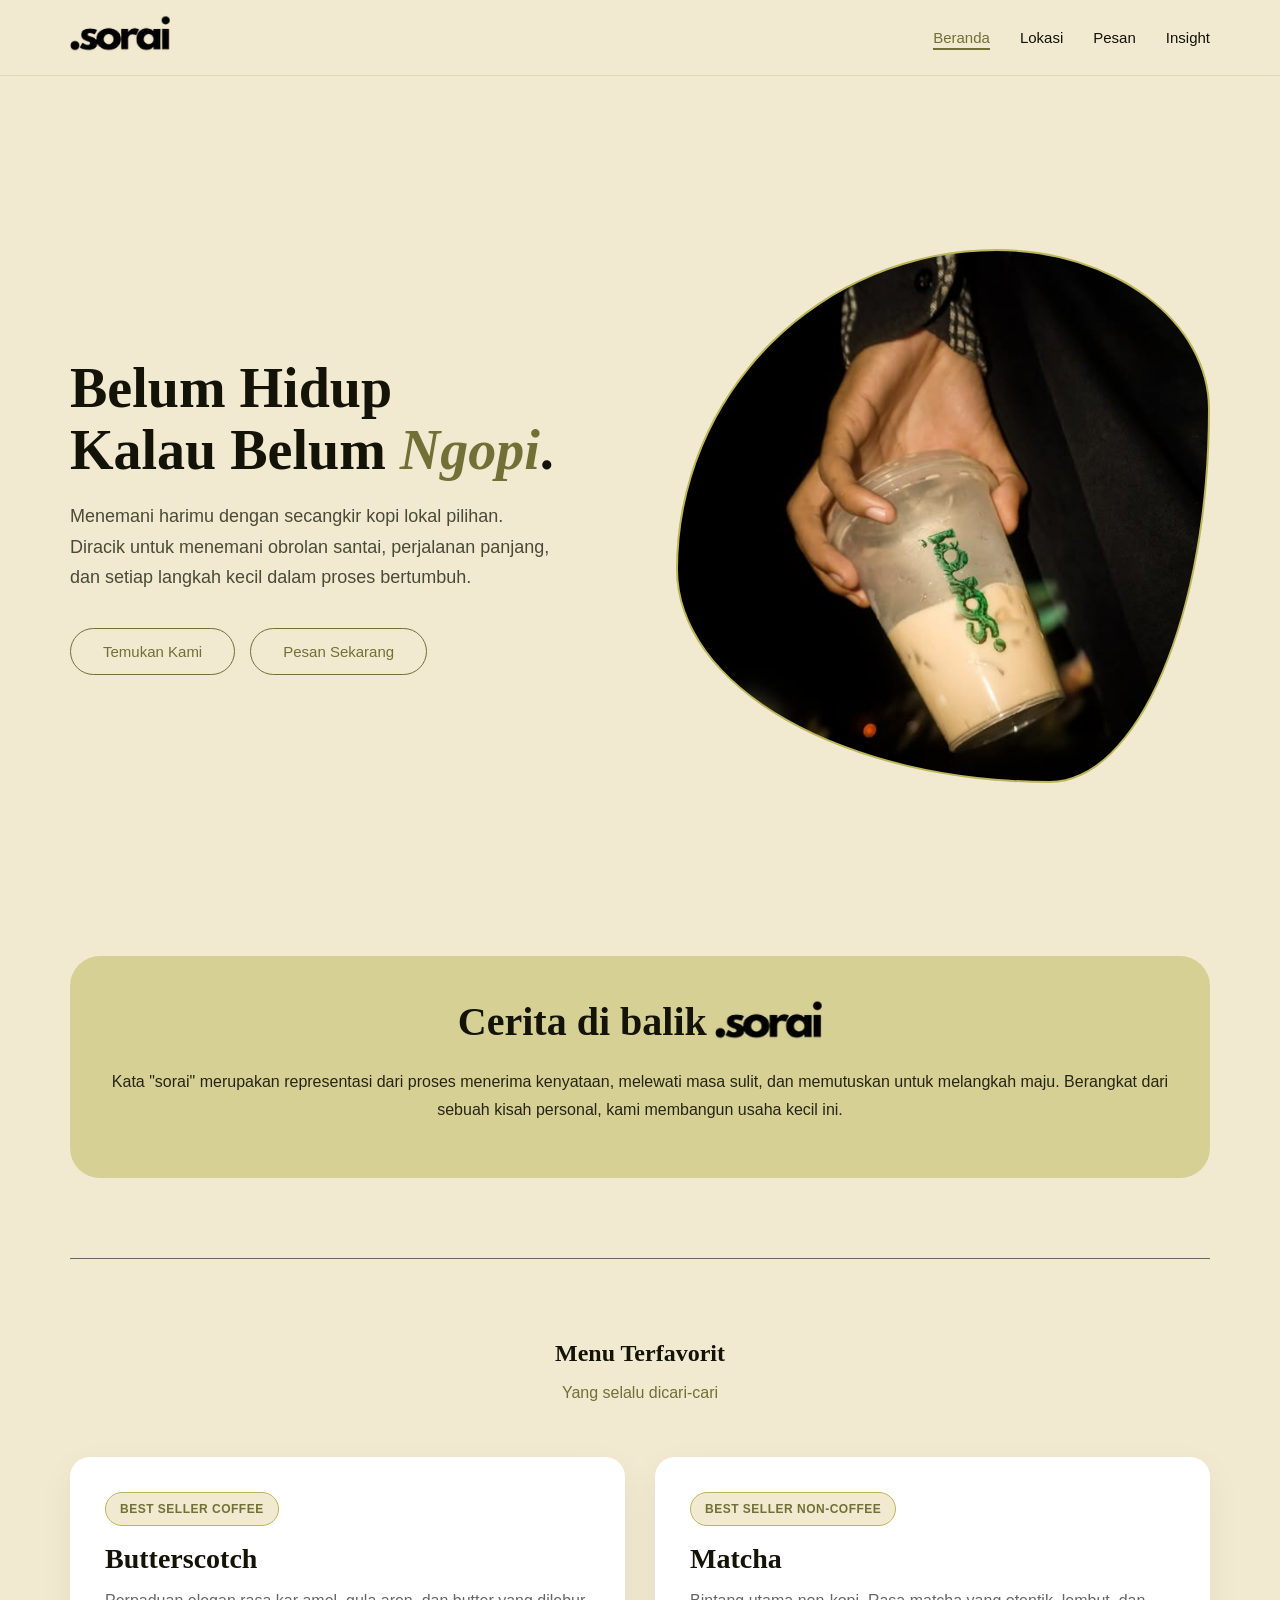
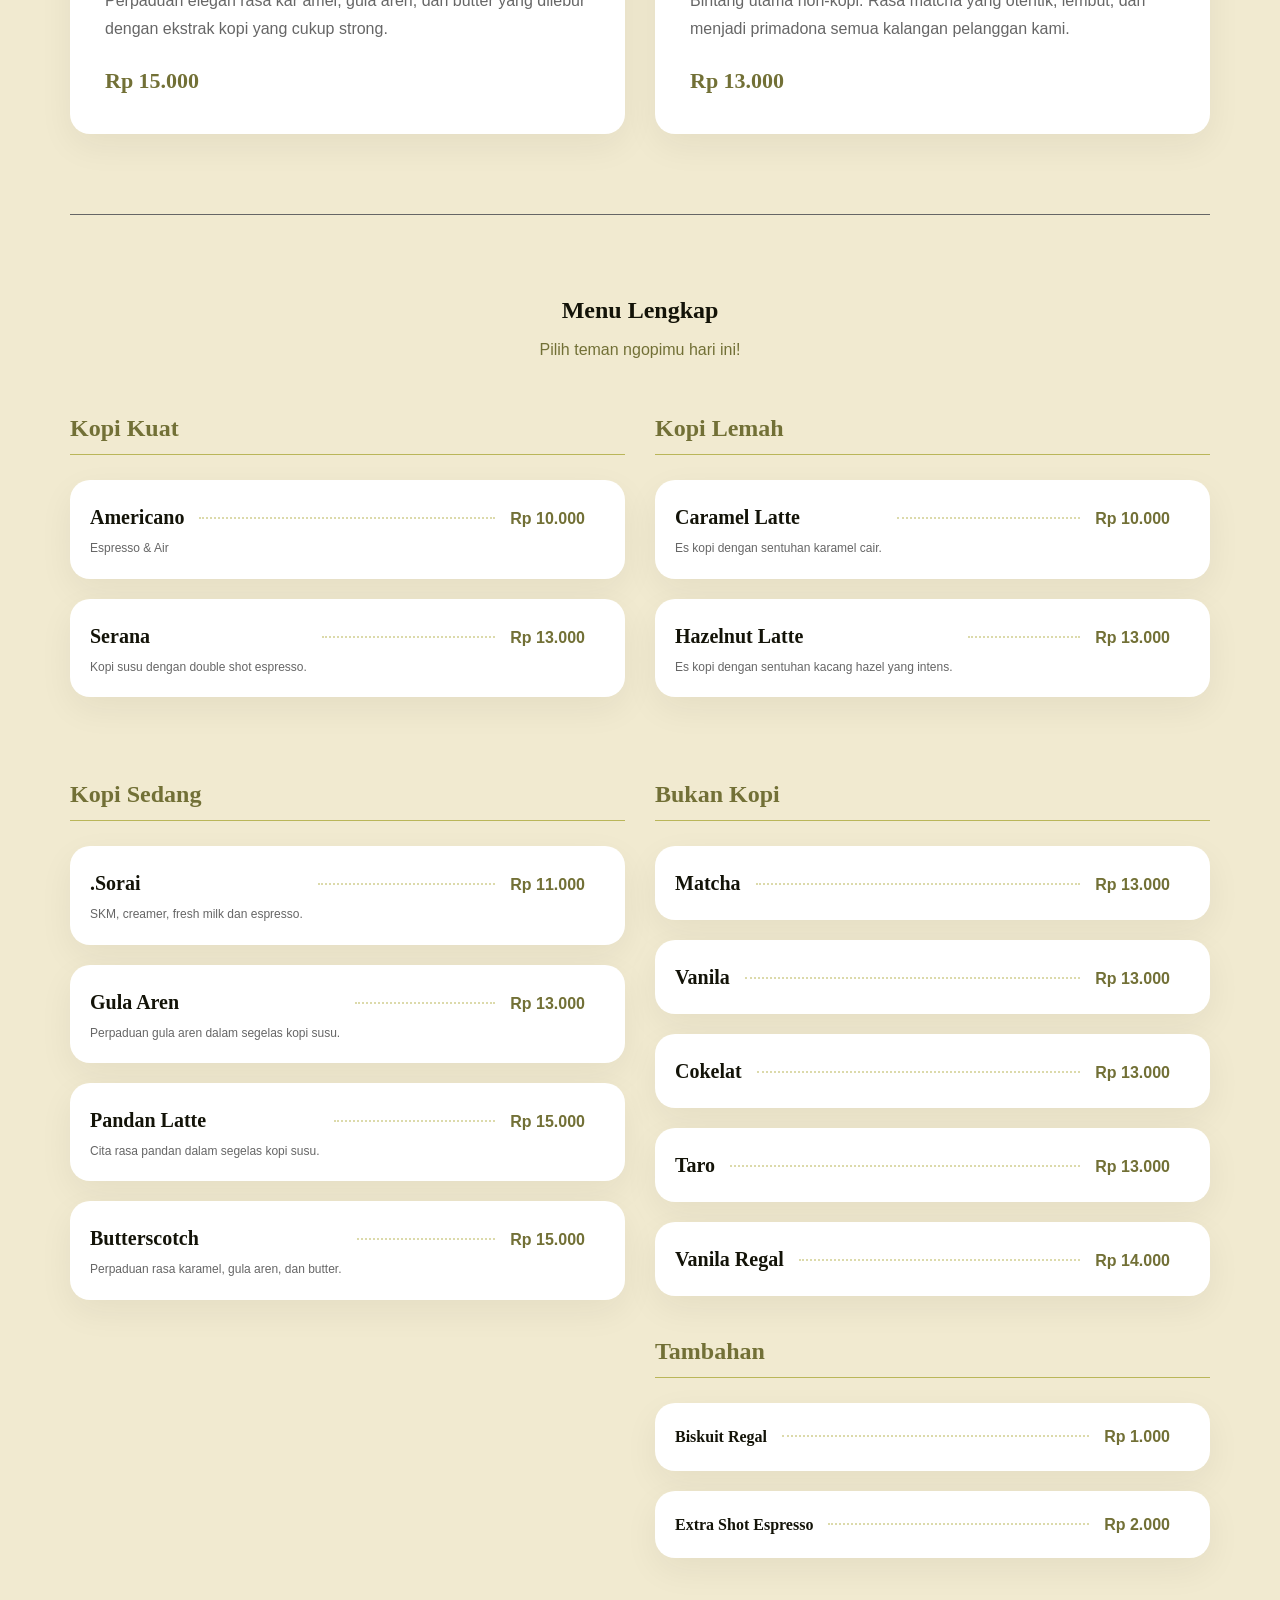
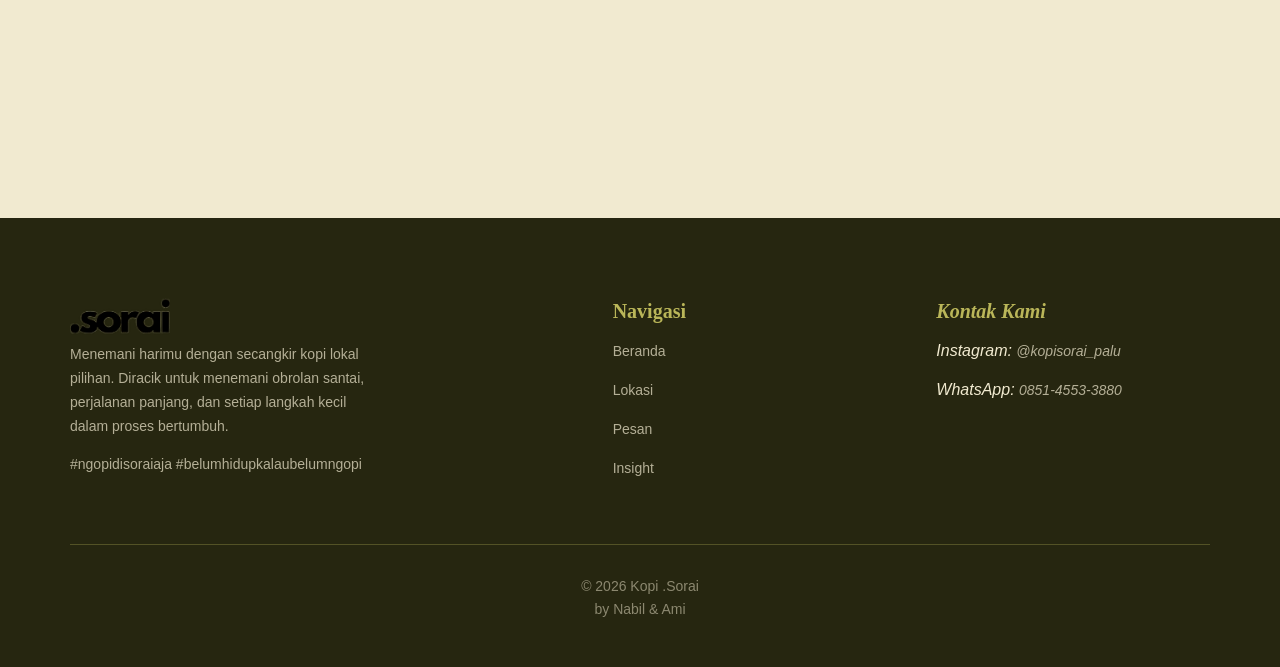
==== commit b993c9b9: "update pages, footer, etc." ====
--- a/index.html
+++ b/index.html
@@ -20,7 +20,7 @@
                     <img src="images/logo-sorai.png" alt="Logo Sorai" width= "100px">
                 </a>
                 <ul class="nav-links" id="nav">
-                    <li><a href="index.html">Beranda</a></li>
+                    <li><a href="/index.html">Beranda</a></li>
                     <li><a href="pages/lokasi.html">Lokasi</a></li>
                     <li><a href="pages/order.html">Pesan</a></li>
                     <li><a href="pages/insight.html">Insight</a></li>
@@ -46,14 +46,14 @@
                 </div>
 
                 <!-- Latar Belakang -->
-                <div class="story-section">
+                <section class="story-section">
                     <div class="story-text" style="flex: 2;">
-                        <h2 class="story-title">Cerita di balik  <img src="images/logo-sorai.png" alt=".Sorai"></h2>
-                        <p>
-                            Kata "sorai" merupakan representasi dari proses menerima kenyataan, melewati masa sulit, dan memutuskan untuk melangkah maju. Berangkat dari sebuah kisah personal, kami membangun usaha kecil ini.
-                        </p>
-                    </div>
-                </div>
+                        <h1 class="story-title">
+                            Cerita di balik  <img src="images/logo-sorai.png" alt=".Sorai">
+                        </h1>
+                        <p>Kata "sorai" merupakan representasi dari proses menerima kenyataan, melewati masa sulit, dan memutuskan untuk melangkah maju. Berangkat dari sebuah kisah personal, kami membangun usaha kecil ini.</p>
+                    </div>
+                </section>
                 
                 <hr>
                 <!-- Best Seller -->
@@ -67,19 +67,23 @@
                             <span class="badge">Best Seller Coffee</span>
                             <h3 style="font-size: 28px; margin-bottom: 10px;">Butterscotch</h3>
                             <p style="color: #666;">Perpaduan elegan rasa kar amel, gula aren, dan butter yang dilebur dengan ekstrak kopi yang cukup strong.</p>
-                            <div style="font-size: 22px; font-family: 'Playfair Display', serif; color: var(--warna-button); font-weight: 700; margin-top: 20px;">Rp 15.000</div>
+                            <div style="font-size: 22px; font-family: 'Playfair Display', serif; color: var(--warna-button); font-weight: 700; margin-top: 20px;">
+                                Rp 15.000
+                            </div>
                         </article>
                         
                         <article class="card">
                             <span class="badge">Best Seller Non-Coffee</span>
                             <h3 style="font-size: 28px; margin-bottom: 10px;">Matcha</h3>
                             <p style="color: #666;">Bintang utama non-kopi. Rasa matcha yang otentik, lembut, dan menjadi primadona semua kalangan pelanggan kami.</p>
-                            <div style="font-size: 22px; font-family: 'Playfair Display', serif; color: var(--warna-button); font-weight: 700; margin-top: 20px;">Rp 13.000</div>
+                            <div style="font-size: 22px; font-family: 'Playfair Display', serif; color: var(--warna-button); font-weight: 700; margin-top: 20px;">
+                                Rp 13.000
+                            </div>
                         </article>
                     </div>
                 </section>
-
                 <hr>
+
                 <!-- Menu Lengkap -->
                 <section>
                     <div class="section-header">
@@ -87,20 +91,20 @@
                         <p>Pilih teman ngopimu hari ini!</p>
                     </div>
                     
-                    <div class="grid grid-2" style="background-color: var(--white); padding: 40px; border-radius: var(--radius-card); box-shadow: var(--shadow-soft);">
+                    <div class="grid grid-2">
                         
                         <!-- Kopi -->
-                        <div>
+                        <div class="menu-category">
                             <h3 class="menu-category-title">Kopi Kuat</h3>
                             
                             <div class="menu-list">
                                 <div class="menu-item">
                                     <div><span class="menu-name">Americano</span><span class="menu-desc">Espresso & Air</span></div>
-                                    <div class="menu-dots"></div><span class="menu-price">10K</span>
+                                    <div class="menu-dots"></div><span class="menu-price">Rp 10.000</span>
                                 </div>
                                 <div class="menu-item">
                                     <div><span class="menu-name">Serana</span><span class="menu-desc">Kopi susu dengan double shot espresso.</span></div>
-                                    <div class="menu-dots"></div><span class="menu-price">13K</span>
+                                    <div class="menu-dots"></div><span class="menu-price">Rp 13.000</span>
                                 </div>
                             </div>
                         </div>
@@ -111,11 +115,11 @@
                             <div class="menu-list">
                                 <div class="menu-item">
                                     <div><span class="menu-name">Caramel Latte</span><span class="menu-desc">Es kopi dengan sentuhan karamel cair.</span></div>
-                                    <div class="menu-dots"></div><span class="menu-price">10K</span>
+                                    <div class="menu-dots"></div><span class="menu-price">Rp 10.000</span>
                                 </div>
                                 <div class="menu-item">
                                     <div><span class="menu-name">Hazelnut Latte</span><span class="menu-desc">Es kopi dengan sentuhan kacang hazel yang intens.</span></div>
-                                    <div class="menu-dots"></div><span class="menu-price">13K</span>
+                                    <div class="menu-dots"></div><span class="menu-price">Rp 13.000</span>
                                 </div>
                             </div>
                         </div>
@@ -126,15 +130,19 @@
                             <div class="menu-list">
                                 <div class="menu-item">
                                     <div><span class="menu-name">.Sorai</span><span class="menu-desc">SKM, creamer, fresh milk dan espresso.</span></div>
-                                    <div class="menu-dots"></div><span class="menu-price">11K</span>
+                                    <div class="menu-dots"></div><span class="menu-price">Rp 11.000</span>
                                 </div>
                                 <div class="menu-item">
                                     <div><span class="menu-name">Gula Aren</span><span class="menu-desc">Perpaduan gula aren dalam segelas kopi susu.</span></div>
-                                    <div class="menu-dots"></div><span class="menu-price">13K</span>
+                                    <div class="menu-dots"></div><span class="menu-price">Rp 13.000</span>
                                 </div>
                                 <div class="menu-item">
                                     <div><span class="menu-name">Pandan Latte</span><span class="menu-desc">Cita rasa pandan dalam segelas kopi susu.</span></div>
-                                    <div class="menu-dots"></div><span class="menu-price">13K</span>
+                                    <div class="menu-dots"></div><span class="menu-price">Rp 15.000</span>
+                                </div>
+                                <div class="menu-item">
+                                    <div><span class="menu-name">Butterscotch</span><span class="menu-desc">Perpaduan rasa karamel, gula aren, dan butter.</span></div>
+                                    <div class="menu-dots"></div><span class="menu-price">Rp 15.000</span>
                                 </div>
                             </div>
                         </div>
@@ -146,23 +154,23 @@
                             <div class="menu-list">
                                 <div class="menu-item">
                                     <div><span class="menu-name">Matcha</span></div>
-                                    <div class="menu-dots"></div><span class="menu-price">13K</span>
+                                    <div class="menu-dots"></div><span class="menu-price">Rp 13.000</span>
                                 </div>
                                 <div class="menu-item">
                                     <div><span class="menu-name">Vanila</span></div>
-                                    <div class="menu-dots"></div><span class="menu-price">13K</span>
+                                    <div class="menu-dots"></div><span class="menu-price">Rp 13.000</span>
                                 </div>
                                 <div class="menu-item">
                                     <div><span class="menu-name">Cokelat</span></div>
-                                    <div class="menu-dots"></div><span class="menu-price">13K</span>
+                                    <div class="menu-dots"></div><span class="menu-price">Rp 13.000</span>
                                 </div>
                                 <div class="menu-item">
                                     <div><span class="menu-name">Taro</span></div>
-                                    <div class="menu-dots"></div><span class="menu-price">13K</span>
+                                    <div class="menu-dots"></div><span class="menu-price">Rp 13.000</span>
                                 </div>
                                 <div class="menu-item">
                                     <div><span class="menu-name">Vanila Regal</span></div>
-                                    <div class="menu-dots"></div><span class="menu-price">14K</span>
+                                    <div class="menu-dots"></div><span class="menu-price">Rp 14.000</span>
                                 </div>
                             </div>
                             
@@ -170,15 +178,14 @@
                             <div class="menu-list">
                                 <div class="menu-item">
                                     <div><span class="menu-name" style="font-size:16px;">Biskuit Regal</span></div>
-                                    <div class="menu-dots"></div><span class="menu-price">1K</span>
+                                    <div class="menu-dots"></div><span class="menu-price">Rp 1.000</span>
                                 </div>
                                 <div class="menu-item">
                                     <div><span class="menu-name" style="font-size:16px;">Extra Shot Espresso</span></div>
-                                    <div class="menu-dots"></div><span class="menu-price">2K</span>
-                                </div>
-                            </div>
-                        </div>
-
+                                    <div class="menu-dots"></div><span class="menu-price">Rp 2.000</span>
+                                </div>
+                            </div>
+                        </div>
                     </div>
                 </section>
             </div>
@@ -204,25 +211,27 @@
                         <li><a href="index.html">Beranda</a></li>
                         <li><a href="pages/lokasi.html">Lokasi</a></li>
                         <li><a href="pages/order.html">Pesan</a></li>
-                        <li><a href="pages/insight.html">Info</a></li>
+                        <li><a href="pages/insight.html">Insight</a></li>
                     </ul>
                 </div>
 
-                <div>
+                <address>
                     <h4 class="footer-title">Kontak Kami</h4>
                     <ul class="footer-links">
-                        <li>Instagram: <a href="https://www.instagram.com/kopisorai_palu/">@kopisorai_palu</a></li>
-                        <li>WhatsApp: <a href="https://wa.me/6285145533880">0851-4553-3880</a></li>
+                        <li>Instagram: <a href="https://www.instagram.com/kopisorai_palu/" target="_blank">@kopisorai_palu</a></li>
+                        <li>WhatsApp: <a href="https://wa.me/6285145533880" target="_blank">0851-4553-3880</a></li>
                     </ul>
-                </div>
-
+                </address>
             </div>
+            
             <div class="footer-bottom">
                 &copy; 2026 Kopi .Sorai
+                <p>by Nabil & Ami</p>
             </div>
-        </div>
+        </d>
     </footer>
 
     <script src="/assets/js/main.js"></script>
+
 </body>
 </html>
--- a/assets/css/style.css
+++ b/assets/css/style.css
@@ -101,86 +101,6 @@
     padding-bottom: 80px;
 }
 
-
-section {
-    margin-top: 80px;
-    margin-bottom: 80px;
-}
-
-.section-header {
-    text-align: center;
-    margin-bottom: 50px;
-}
-
-.section-header h2 {
-    font-size: 36px;
-    margin-bottom: 10px;
-    position: relative;
-    display: inline-block;
-}
-
-.section-header p {
-    color: var(--warna-button);
-    font-size: 16px;
-}
-
-.button {
-    display: inline-flex;
-    align-items: center;
-    justify-content: center;
-    background-color: transparent;
-    color: var(--warna-button);
-    padding: 14px 32px;
-    text-decoration: none;
-    font-family: 'Poppins', sans-serif;
-    font-weight: 500;
-    border: 1px solid var(--warna-button);
-    border-radius: var(--radius-button);
-    cursor: pointer;
-    transition: all 0.5s ease;
-    font-size: 15px;
-}
-
-.button:hover {
-    background-color: var(--warna-button);
-    color: var(--white);
-    transform: translateY(-1px);
-}
-
-.card {
-    background-color: var(--white);
-    border-radius: var(--radius-card);
-    padding: 35px;
-    box-shadow: var(--shadow-soft);
-    position: relative;
-    overflow: hidden;
-}
-
-.card-border {
-    background-color: var(--warna-section);
-    border-color: var(--border);
-}
-
-.badge {
-    display: inline-block;
-    background-color: var(--warna-bg);
-    color: var(--warna-button);
-    padding: 6px 14px;
-    border-radius: 20px;
-    font-size: 12px;
-    font-weight: 600;
-    margin-bottom: 15px;
-    border: 1px solid var(--border);
-    letter-spacing: 0.5px;
-    text-transform: uppercase;
-}
-
-hr {
-    border:none;
-    height: 0.5px;
-    background-color: #666;
-}
-
 .hero-section {
     display: flex;
     align-items: center;
@@ -267,7 +187,7 @@
     margin-top: -5px;
 }
 
-.story-text h2 { 
+.story-text h1 { 
     font-size: 40px; 
     margin-bottom: 20px; 
 }
@@ -279,7 +199,90 @@
     text-align: center;
 }
 
-/* Grid System */
+section {
+    margin-top: 80px;
+    margin-bottom: 80px;
+}
+
+.section-header {
+    text-align: center;
+    margin-bottom: 50px;
+}
+
+.section-header h1 {
+    margin-bottom: 10px;
+    position: relative;
+    display: inline-block;
+}
+
+.section-header h2 {
+    margin-bottom: 10px;
+    position: relative;
+    display: inline-block;
+}
+
+.section-header p {
+    color: var(--warna-button);
+    font-size: 16px;
+}
+
+.button {
+    display: inline-flex;
+    align-items: center;
+    justify-content: center;
+    background-color: transparent;
+    color: var(--warna-button);
+    padding: 14px 32px;
+    text-decoration: none;
+    font-family: 'Poppins', sans-serif;
+    font-weight: 500;
+    border: 1px solid var(--warna-button);
+    border-radius: var(--radius-button);
+    cursor: pointer;
+    transition: all 0.5s ease;
+    font-size: 15px;
+}
+
+.button:hover {
+    background-color: var(--warna-button);
+    color: var(--white);
+    transform: translateY(-1px);
+}
+
+.card {
+    background-color: var(--white);
+    border-radius: var(--radius-card);
+    padding: 35px;
+    box-shadow: var(--shadow-soft);
+    position: relative;
+    overflow: hidden;
+}
+
+.card-border {
+    background-color: var(--warna-section);
+    border-color: var(--border);
+}
+
+.badge {
+    display: inline-block;
+    background-color: var(--warna-bg);
+    color: var(--warna-button);
+    padding: 6px 14px;
+    border-radius: 20px;
+    font-size: 12px;
+    font-weight: 600;
+    margin-bottom: 15px;
+    border: 1px solid var(--border);
+    letter-spacing: 0.5px;
+    text-transform: uppercase;
+}
+
+hr {
+    border:none;
+    height: 0.5px;
+    background-color: #666;
+}
+
 .grid { 
     display: grid; 
     gap: 30px; 
@@ -289,16 +292,12 @@
     grid-template-columns: repeat(2, 1fr); 
 }
 
-.grid-3 { 
-    grid-template-columns: repeat(3, 1fr); 
-}
-
-.grid-4 { 
-    grid-template-columns: repeat(4, 1fr); 
-}
-
 .menu-list { 
-    margin-top: 20px; 
+    margin-top: 10px; 
+}
+
+.menu-category {
+    margin-bottom: 2rem;
 }
 
 .menu-category-title { 
@@ -308,32 +307,40 @@
     padding-bottom: 10px; 
 }
 
-.menu-item { display: flex; 
+.menu-item { 
+    display: flex; 
     justify-content: space-between; 
     align-items: baseline; 
     margin-bottom: 20px; 
-}
-
-.menu-name { font-family: 'Playfair Display', serif; 
+    background: var(--white);
+    padding: 1.25rem;
+    border-radius: var(--radius-card);
+    box-shadow: var(--shadow-soft);
+    position: relative;
+}
+
+.menu-name { 
+    font-family: 'Playfair Display', serif; 
     font-size: 20px; 
     font-weight: 600; 
 }
 
 .menu-desc { 
-    font-size: 13px; 
+    font-size: 12px; 
     color: #666; 
     display: block; 
     margin-top: 4px; 
 }
 
 .menu-price { 
-    font-weight: 600; 
+    font-weight: 700; 
     color: var(--warna-button); 
     position: relative; 
+    margin-right: 20px;
 }
 
 .menu-dots { 
-    flex-grow: 1; 
+    flex-grow: 2; 
     border-bottom: 2px dotted var(--border); 
     margin: 0 15px; 
     opacity: 0.5; 
@@ -351,7 +358,7 @@
 
 .footer-grid {
     display: grid;
-    grid-template-columns: 2fr 1fr 1fr;
+    grid-template-columns: 1.8fr 1fr 1fr;
     gap: 50px;
     margin-bottom: 50px;
 }
@@ -404,7 +411,7 @@
 }
 
 /* --- LOKASI --- */
-.session-buttons {
+.sesi-buttons {
     display: flex;
     justify-content: center;
     gap: 15px;
@@ -462,28 +469,18 @@
     margin-bottom: 40px;
 }
 
-.lokasi-card {
-    background-color: var(--white);
-    border-radius: var(--radius-card);
-    padding: 30px;
-    border: 1px solid rgba(186, 182, 89, 0.3);
-    box-shadow: var(--shadow-soft);
-    display: flex;
-    flex-direction: column;
-    transition: all 0.3s ease;
-}
+.lokasi-card h3 {
+    font-size: 20px;
+    margin-bottom: 10px;
+    color: var(--text-main);
+}
+
 
 .lokasi-icon {
     width: 100%;
     height: 180px;
     object-fit: contain;
     margin-bottom: 20px;
-}
-
-.lokasi-card h3 {
-    font-size: 20px;
-    margin-bottom: 10px;
-    color: var(--text-main);
 }
 
 .lokasi-time {
@@ -551,11 +548,6 @@
     transition: transform 0.3s ease;
 }
 
-.faktor-icon {
-    font-size: 24px;
-    margin-bottom: 10px;
-}
-
 .faktor-card h4 {
     font-size: 15px;
     color: var(--warna-button);
@@ -569,4 +561,733 @@
     color: #555;
     margin-bottom: 0;
     line-height: 1.5;
+}
+
+
+/* -- PESAN -- */
+.layout-pesan {
+    display: flex;
+    gap: 2rem;
+    flex-wrap: wrap;
+    margin-top: 2rem;
+}
+
+.menu-col {
+    flex: 2;
+    min-width: 280px;
+}
+
+.cart-col {
+    flex: 1.2;
+    min-width: 320px;
+    background: var(--white);
+    padding: 1.5rem;
+    border-radius: var(--radius-card);
+    box-shadow: var(--shadow-soft);
+    position: sticky;
+    top: 100px;
+    height: fit-content;
+    border: 1px solid rgba(186, 182, 89, 0.2);
+}
+
+.cart-col h2 {
+    font-family: 'Playfair Display', serif;
+    font-size: 1.5rem;
+    margin-bottom: 1.25rem;
+    color: var(--text-main);
+    border-bottom: 2px solid var(--warna-button);
+    display: inline-block;
+    padding-bottom: 0.5rem;
+}
+
+.button-tambah {
+    background: var(--warna-button);
+    color: var(--white);
+    border: none;
+    padding: 0.6rem 1rem;
+    border-radius: var(--radius-button);
+    cursor: pointer;
+    width: 100%;
+    font-weight: 600;
+    font-family: 'Poppins', sans-serif;
+    transition: all 0.3s ease;
+}
+
+.button-tambah:hover {
+    background: #8a8842;
+}
+
+.cart-kosong {
+    padding: 2rem 1rem;
+}
+
+.cart-items {
+    max-height: 400px;
+    overflow-y: auto;
+    margin-bottom: 1rem;
+}
+
+.cart-items::-webkit-scrollbar {
+    width: 5px;
+}
+
+.cart-items::-webkit-scrollbar-track {
+    background: #f1f1f1;
+    border-radius: 10px;
+}
+
+.cart-items::-webkit-scrollbar-thumb {
+    background: var(--warna-button);
+    border-radius: 10px;
+}
+
+.cart-item {
+    display: flex;
+    justify-content: space-between;
+    align-items: center;
+    padding: 0.75rem 0;
+    border-bottom: 1px solid rgba(186, 182, 89, 0.2);
+    flex-wrap: wrap;
+    gap: 0.75rem;
+}
+
+.cart-item-info {
+    flex: 2;
+    min-width: 100px;
+}
+
+.cart-item-name {
+    font-weight: 600;
+    font-size: 0.9rem;
+    color: var(--text-main);
+}
+
+.cart-item-price {
+    font-size: 0.7rem;
+    color: #777;
+}
+
+.cart-item-actions {
+    display: flex;
+    align-items: center;
+    gap: 0.5rem;
+    flex-wrap: wrap;
+}
+
+.cart-button {
+    width: 28px;
+    height: 28px;
+    background: #f0f0f0;
+    border: none;
+    border-radius: 6px;
+    cursor: pointer;
+    font-weight: bold;
+    transition: all 0.2s ease;
+}
+
+.cart-remove {
+    background: var(--warna-button);
+    color: white;
+    border: none;
+    padding: 5px 10px;
+    border-radius: 6px;
+    cursor: pointer;
+    font-size: 0.7rem;
+    transition: all 0.2s ease;
+}
+
+.cart-remove:hover {
+    background: var(--warna-footer);
+}
+
+.cart-item-subtotal {
+    font-weight: 600;
+    min-width: 80px;
+    text-align: right;
+    font-size: 0.85rem;
+    color: var(--warna-button);
+}
+
+.cart-total {
+    margin-top: 1rem;
+    padding-top: 1rem;
+    border-top: 2px solid var(--warna-button);
+    text-align: justify;
+    font-size: 1.2rem;
+    font-weight: 700;
+}
+
+.cart-actions {
+    margin: 1rem 0;
+}
+
+.form-group {
+    margin-bottom: 1rem;
+}
+
+.form-group label {
+    display: block;
+    margin-bottom: 0.4rem;
+    font-weight: 500;
+    font-size: 0.85rem;
+    color: var(--text-main);
+}
+
+.form-input {
+    width: 91%;
+    padding: 0.75rem 1rem;
+    border: 1px solid #ddd;
+    border-radius: 12px;
+    font-family: 'Poppins', sans-serif;
+    font-size: 0.9rem;
+    transition: all 0.3s ease;
+    background: var(--white);
+}
+
+.form-input:focus {
+    outline: none;
+    border-color: var(--warna-button);
+}
+
+select.form-input {
+    appearance: none;
+    background-image: url("data:image/svg+xml;charset=UTF-8,%3csvg xmlns='http://www.w3.org/2000/svg' viewBox='0 0 24 24' fill='none' stroke='%232c1810' stroke-width='2' stroke-linecap='round' stroke-linejoin='round'%3e%3cpolyline points='6 9 12 15 18 9'%3e%3c/polyline%3e%3c/svg%3e");
+    background-repeat: no-repeat;
+    background-position: right 1rem center;
+    background-size: 1rem;
+    cursor: pointer;
+}
+
+textarea.form-input {
+    resize: vertical;
+    min-height: 80px;
+}
+
+/* -- INSIGHT -- */
+.insight-card {
+    background: var(--white);
+    border-radius: var(--radius-card);
+    padding: 1.8rem;
+    margin-bottom: 2rem;
+    box-shadow: var(--shadow-soft);
+    transition: all 0.3s ease;
+    border: 1px solid rgba(186, 182, 89, 0.1);
+    border-left: 4px solid var(--warna-button);
+}
+
+.insight-card:hover {
+    box-shadow: var(--shadow-hover);
+}
+
+.insight-card h2 {
+    font-family: 'Playfair Display', serif;
+    font-size: 1.5rem;
+    margin-bottom: 1.25rem;
+    color: var(--text-main);
+    text-align: center;
+    gap: 0.5rem;
+}
+
+.insight-card.highlight {
+    border-left: 4px solid var(--warna-button);
+}
+
+.insight-stats {
+    display: grid;
+    grid-template-columns: repeat(4, 1fr);
+    gap: 1.25rem;
+    margin-bottom: 2.5rem;
+}
+
+.stat-card {
+    text-align: center;
+    padding: 1.5rem;
+    border-radius: 20px;
+    color: white;
+    transition: all 0.3s ease;
+}
+
+.stat-card:hover {
+    transform: translateY(-5px);
+}
+
+
+.stat-card .stat-value {
+    font-size: 2rem;
+    font-weight: bold;
+    font-family: 'Playfair Display', serif;
+}
+
+.stat-card .stat-label {
+    font-size: 0.75rem;
+    opacity: 0.8;
+    margin-top: 0.25rem;
+}
+
+/* Tantangan Grid */
+.tantangan-grid {
+    display: grid;
+    grid-template-columns: repeat(auto-fit, minmax(300px, 1fr));
+    gap: 1.25rem;
+}
+
+.tantangan-item {
+    background: rgba(196, 154, 108, 0.05);
+    padding: 1.25rem;
+    border-radius: 16px;
+    transition: all 0.3s ease;
+    border: 1px solid rgba(186, 182, 89, 0.15);
+}
+
+.tantangan-item:hover {
+    transform: translateY(-3px);
+    background: rgba(196, 154, 108, 0.1);
+    border-color: var(--warna-button);
+}
+
+.tantangan-header {
+    display: flex;
+    align-items: center;
+    gap: 0.75rem;
+    margin-bottom: 0.75rem;
+    flex-wrap: wrap;
+}
+
+.tantangan-item strong {
+    font-size: 1rem;
+    color: var(--text-main);
+    flex: 1;
+}
+
+.impact-badge {
+    padding: 0.25rem 0.75rem;
+    border-radius: 20px;
+    font-size: 0.7rem;
+    color: white;
+    font-weight: 500;
+}
+
+.impact-bar {
+    height: 6px;
+    background: #e0e0e0;
+    border-radius: 3px;
+    margin-top: 0.75rem;
+    overflow: hidden;
+}
+
+.impact-fill {
+    height: 100%;
+    border-radius: 3px;
+    transition: width 0.5s ease;
+}
+
+/* Minat Produk Styles */
+.minat-grid {
+    display: grid;
+    grid-template-columns: 1fr 1fr;
+    gap: 2rem;
+}
+
+.best-seller-card-insight {
+    background: linear-gradient(135deg, #2c1810, #4a2c1a);
+    padding: 1.5rem;
+    border-radius: 20px;
+    color: white;
+}
+
+.best-seller-card-insight h3 {
+    color: var(--warna-button);
+    margin-bottom: 1rem;
+}
+
+.best-seller-item {
+    background: rgba(255,255,255,0.1);
+    border-radius: 12px;
+    padding: 1rem;
+    margin-bottom: 1rem;
+}
+
+.best-seller-item .item-header {
+    display: flex;
+    justify-content: space-between;
+    align-items: center;
+    margin-bottom: 0.5rem;
+}
+
+.best-seller-item .item-name {
+    font-size: 1.1rem;
+    font-weight: bold;
+}
+
+.best-seller-item .item-price {
+    color: var(--warna-button);
+}
+
+.popularity-bar {
+    height: 8px;
+    background: rgba(255,255,255,0.2);
+    border-radius: 4px;
+    overflow: hidden;
+}
+
+.popularity-fill {
+    height: 100%;
+    border-radius: 4px;
+    transition: width 0.5s ease;
+}
+
+.low-interest-card {
+    background: rgba(231, 76, 60, 0.1);
+    border-radius: 20px;
+    padding: 1.5rem;
+    margin-bottom: 1.5rem;
+}
+
+.low-interest-content {
+    background: white;
+    border-radius: 12px;
+    padding: 1rem;
+}
+
+/* Insight Stats */
+.insight-stats-grid {
+    display: grid;
+    grid-template-columns: repeat(auto-fit, minmax(200px, 1fr));
+    gap: 1.25rem;
+    margin-bottom: 1.5rem;
+}
+
+.insight-stat {
+    text-align: center;
+    padding: 1.25rem;
+    background: var(--white);
+    border-radius: 16px;
+    transition: all 0.3s ease;
+    border: 1px solid rgba(186, 182, 89, 0.15);
+}
+
+.insight-stat:hover {
+    transform: translateY(-3px);
+    box-shadow: var(--shadow-hover);
+}
+
+.insight-stat .stat-value {
+    font-size: 2rem;
+    font-weight: bold;
+    font-family: 'Playfair Display', serif;
+    color: var(--warna-button);
+}
+
+.insight-stat .stat-label {
+    font-weight: 600;
+    font-size: 0.85rem;
+    margin: 0.25rem 0;
+}
+
+.insight-stat .stat-desc {
+    font-size: 0.7rem;
+    color: #666;
+}
+
+/* Monitoring Bahan Baku */
+.bahanbaku-grid {
+    display: grid;
+    grid-template-columns: repeat(auto-fit, minmax(300px, 1fr));
+    gap: 1.25rem;
+}
+
+.bahanbaku-card {
+    background: var(--white);
+    border-radius: 16px;
+    padding: 1.25rem;
+    border: 1px solid rgba(186, 182, 89, 0.15);
+    transition: all 0.3s ease;
+}
+
+.bahanbaku-card:hover {
+    transform: translateY(-3px);
+    box-shadow: var(--shadow-hover);
+    border-color: var(--warna-button);
+}
+
+.bahanbaku-header {
+    display: flex;
+    align-items: center;
+    gap: 0.75rem;
+    margin-bottom: 1rem;
+    flex-wrap: wrap;
+}
+
+.bahanbaku-header strong {
+    flex: 1;
+    font-size: 1rem;
+}
+
+.trend-badge {
+    padding: 0.25rem 0.75rem;
+    border-radius: 20px;
+    font-size: 0.7rem;
+    color: white;
+}
+
+.bahanbaku-price {
+    display: flex;
+    justify-content: space-between;
+    margin-bottom: 1rem;
+    padding-bottom: 0.75rem;
+    border-bottom: 1px solid rgba(186, 182, 89, 0.2);
+}
+
+.bahanbaku-price div:first-child .bahanbaku-price div:first-child div {
+    font-size: 0.7rem;
+    color: #666;
+}
+
+.bahanbaku-price div:first-child div:last-child {
+    font-size: 1.1rem;
+    font-weight: bold;
+}
+
+.bahanbaku-stock {
+    margin-top: 0.75rem;
+}
+
+.stock-status {
+    font-size: 0.7rem;
+    font-weight: 500;
+}
+
+.stock-status.safe { color: #27ae60; }
+.stock-status.warning { color: #f39c12; }
+.stock-status.danger { color: #e74c3c; }
+
+.stock-bar {
+    height: 6px;
+    background: #e0e0e0;
+    border-radius: 3px;
+    margin: 0.5rem 0;
+    overflow: hidden;
+}
+
+.stock-fill {
+    height: 100%;
+    border-radius: 3px;
+    transition: width 0.3s ease;
+}
+
+.update-stock-btn {
+    background: transparent;
+    border: 1px solid var(--warna-button);
+    padding: 0.4rem 0.8rem;
+    border-radius: 20px;
+    font-size: 0.7rem;
+    cursor: pointer;
+    margin-top: 0.5rem;
+    transition: all 0.3s ease;
+    color: var(--warna-button);
+}
+
+.update-stock-btn:hover {
+    background: var(--warna-button);
+    color: white;
+}
+
+/* Keputusan Harga */
+.price-decision-container {
+    display: grid;
+    grid-template-columns: 1fr 1fr;
+    gap: 1.5rem;
+}
+
+.analysis-card, .decision-card {
+    background: var(--white);
+    border-radius: 16px;
+    padding: 1.25rem;
+    border: 1px solid rgba(186, 182, 89, 0.15);
+}
+
+.analysis-card h3, .decision-card h3 {
+    font-family: 'Playfair Display', serif;
+    margin-bottom: 1rem;
+    font-size: 1.2rem;
+}
+
+.price-decision-card {
+    display: flex;
+    align-items: flex-start;
+    gap: 1rem;
+    padding: 1rem;
+    margin-bottom: 0.75rem;
+    background: #f9f9f9;
+    border-radius: 12px;
+    cursor: pointer;
+    transition: all 0.3s ease;
+    border: 2px solid transparent;
+}
+
+.price-decision-card:hover {
+    background: rgba(196, 154, 108, 0.1);
+    transform: translateX(5px);
+}
+
+.price-decision-card.active {
+    border-color: var(--warna-button);
+    background: rgba(196, 154, 108, 0.1);
+}
+
+.decision-content {
+    flex: 1;
+}
+
+.decision-content strong {
+    display: block;
+    margin-bottom: 0.25rem;
+}
+
+.decision-content p {
+    font-size: 0.75rem;
+    color: #666;
+    margin-bottom: 0.5rem;
+}
+
+.decision-tag {
+    font-size: 0.65rem;
+    padding: 0.2rem 0.6rem;
+    border-radius: 12px;
+    background: #e0e0e0;
+}
+
+.decision-tag.recommended {
+    background: var(--warna-button);
+    color: white;
+}
+
+.price-decision-status {
+    margin-top: 1rem;
+    padding: 0.75rem;
+    background: rgba(196, 154, 108, 0.1);
+    border-radius: 12px;
+    font-size: 0.8rem;
+}
+
+/* Menu Impact Grid */
+.menu-impact-grid {
+    display: grid;
+    grid-template-columns: repeat(auto-fit, minmax(180px, 1fr));
+    gap: 1rem;
+    margin-top: 1rem;
+}
+
+.menu-impact-card {
+    background: rgba(196, 154, 108, 0.05);
+    padding: 1rem;
+    border-radius: 12px;
+    text-align: center;
+    transition: all 0.3s ease;
+}
+
+.menu-impact-card:hover {
+    transform: translateY(-2px);
+    background: rgba(196, 154, 108, 0.1);
+}
+
+.menu-impact-name {
+    font-weight: bold;
+    margin-bottom: 0.25rem;
+}
+
+.menu-impact-price {
+    font-size: 0.7rem;
+    color: #666;
+    margin-bottom: 0.5rem;
+}
+
+.menu-impact-prices {
+    display: flex;
+    justify-content: center;
+    gap: 0.5rem;
+    font-size: 0.65rem;
+    flex-wrap: wrap;
+}
+
+.menu-impact-prices span {
+    background: white;
+    padding: 0.2rem 0.5rem;
+    border-radius: 12px;
+    color: var(--warna-button);
+}
+
+/* Rekomendasi Card */
+.rekomendasi-card {
+    background: var(--white);
+    padding: 1.25rem;
+    border-radius: 16px;
+    text-align: center;
+    transition: all 0.3s ease;
+    border: 1px solid rgba(186, 182, 89, 0.15);
+}
+
+.rekomendasi-card:hover {
+    transform: translateY(-3px);
+    box-shadow: var(--shadow-hover);
+    border-color: var(--warna-button);
+}
+
+.rekomendasi-card h4 {
+    font-family: 'Playfair Display', serif;
+    margin-bottom: 0.5rem;
+}
+
+.rekomendasi-card p {
+    font-size: 0.75rem;
+    color: #666;
+    margin-bottom: 1rem;
+    line-height: 1.5;
+}
+
+.action-btn {
+    background: transparent;
+    border: 1px solid var(--warna-button);
+    padding: 0.5rem 1rem;
+    border-radius: 25px;
+    color: var(--warna-button);
+    cursor: pointer;
+    font-size: 0.75rem;
+    font-weight: 500;
+    transition: all 0.3s ease;
+}
+
+.action-btn:hover {
+    background: var(--warna-button);
+    color: white;
+}
+
+/* Filter Buttons */
+.filter-buttons {
+    display: flex;
+    gap: 0.75rem;
+    margin-bottom: 1.5rem;
+    flex-wrap: wrap;
+}
+
+.filter-btn {
+    background: transparent;
+    border: 1px solid var(--border);
+    padding: 0.5rem 1.25rem;
+    border-radius: 30px;
+    cursor: pointer;
+    font-family: 'Poppins', sans-serif;
+    transition: all 0.3s ease;
+    font-size: 0.8rem;
+}
+
+.filter-btn:hover {
+    border-color: var(--warna-button);
+    color: var(--warna-button);
+}
+
+.filter-btn.active {
+    background: var(--warna-button);
+    border-color: var(--warna-button);
+    color: white;
 }
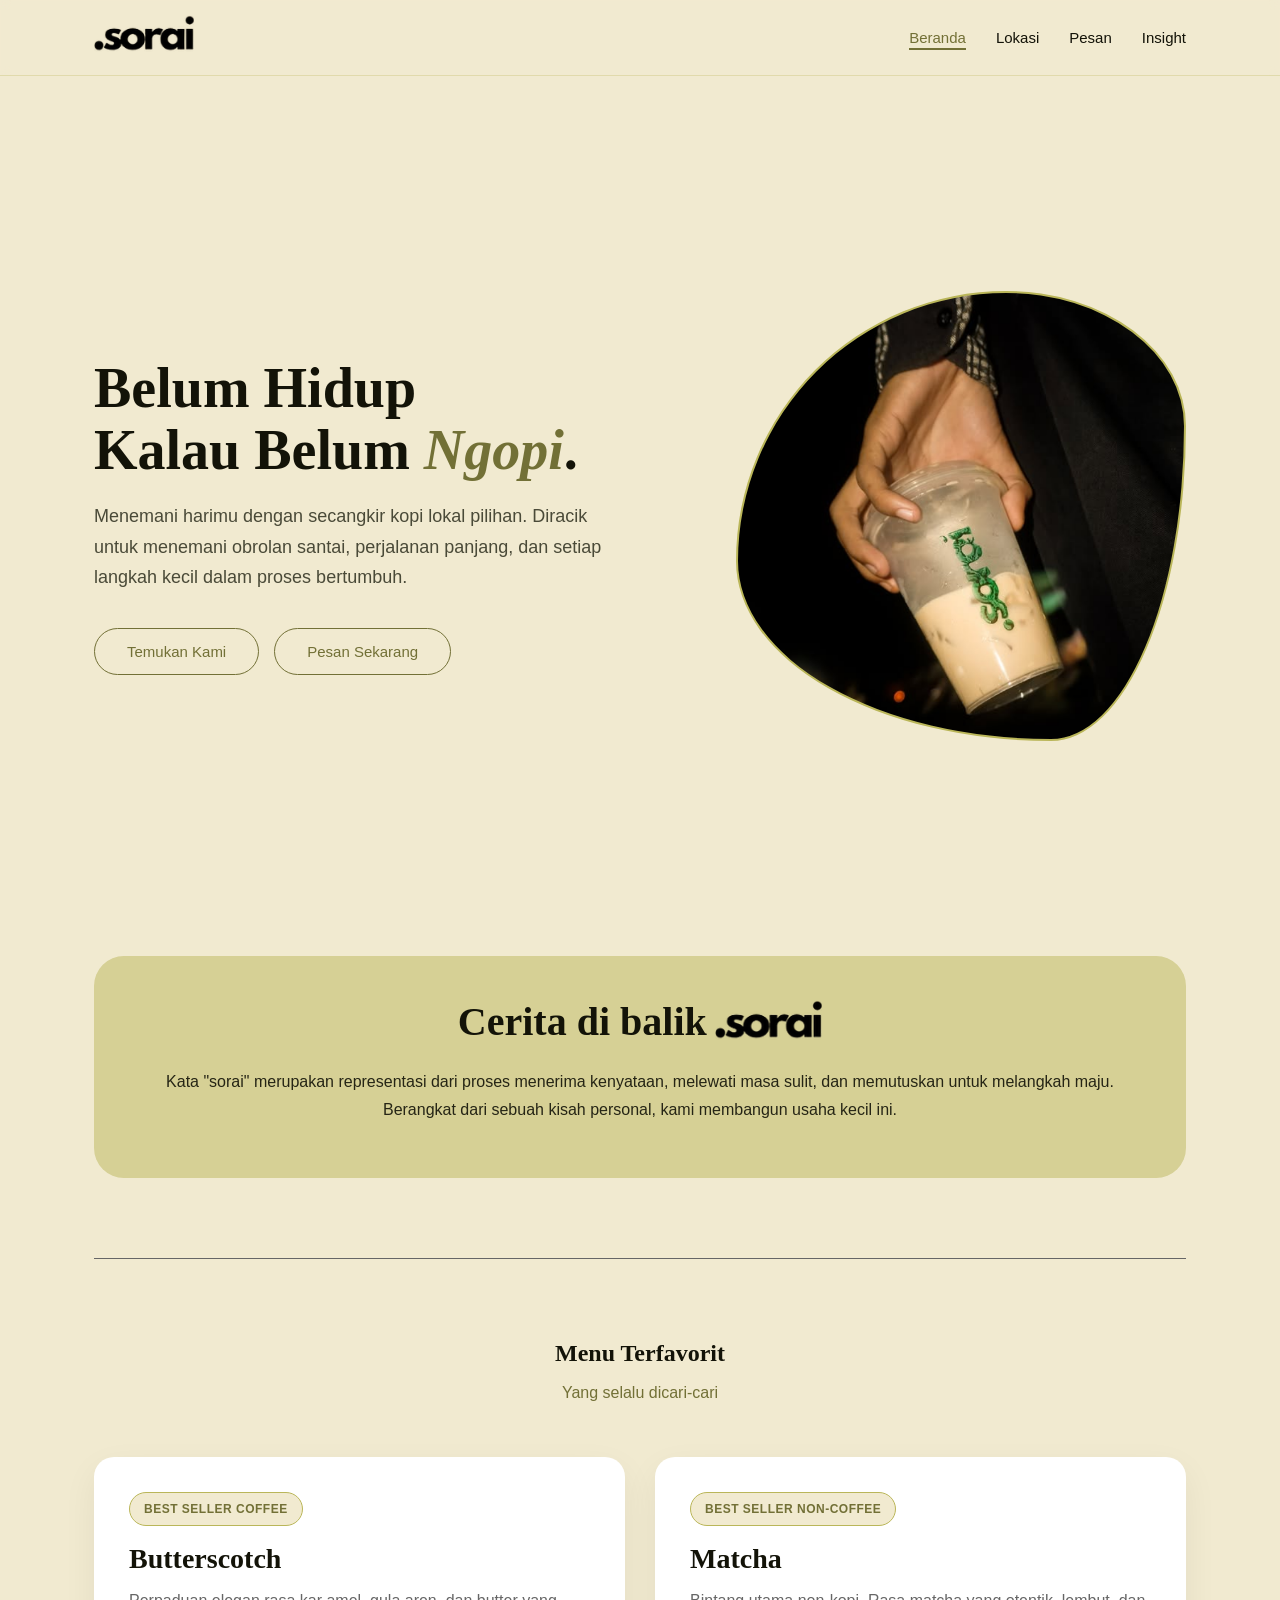
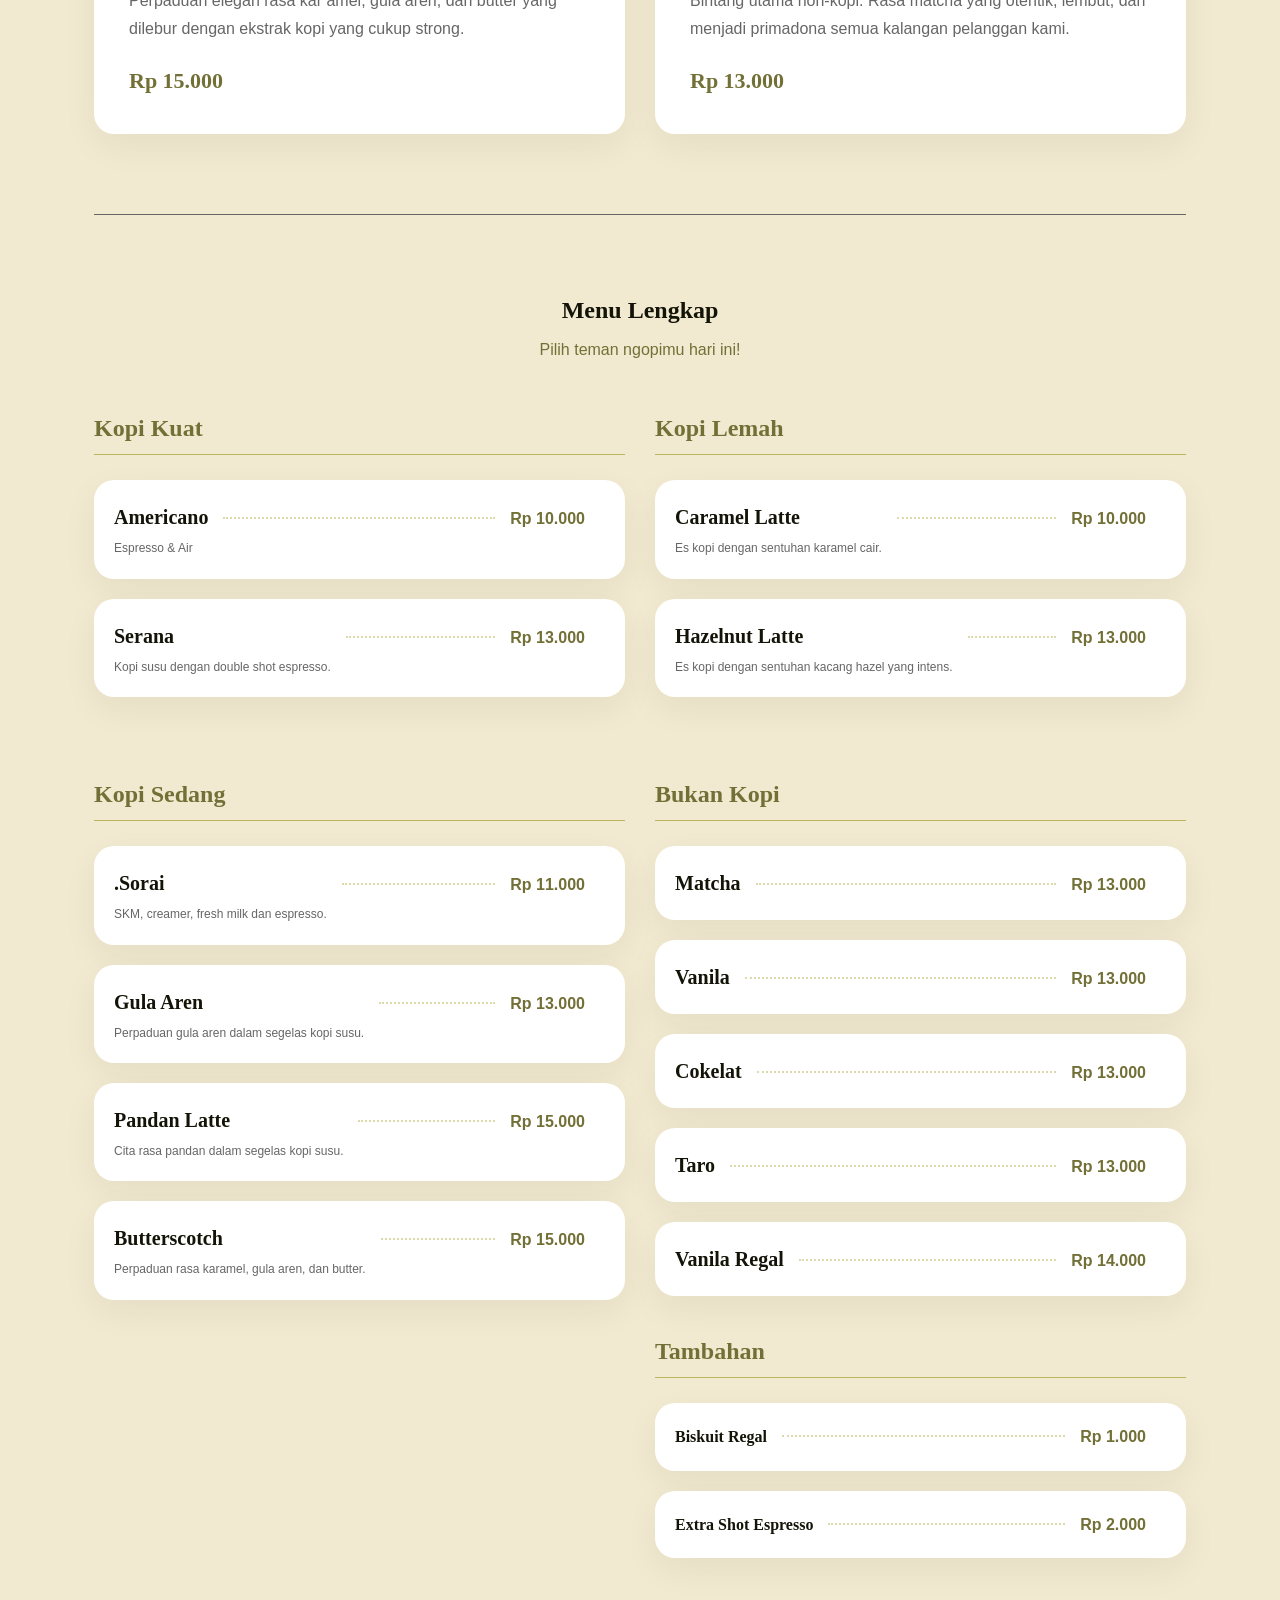
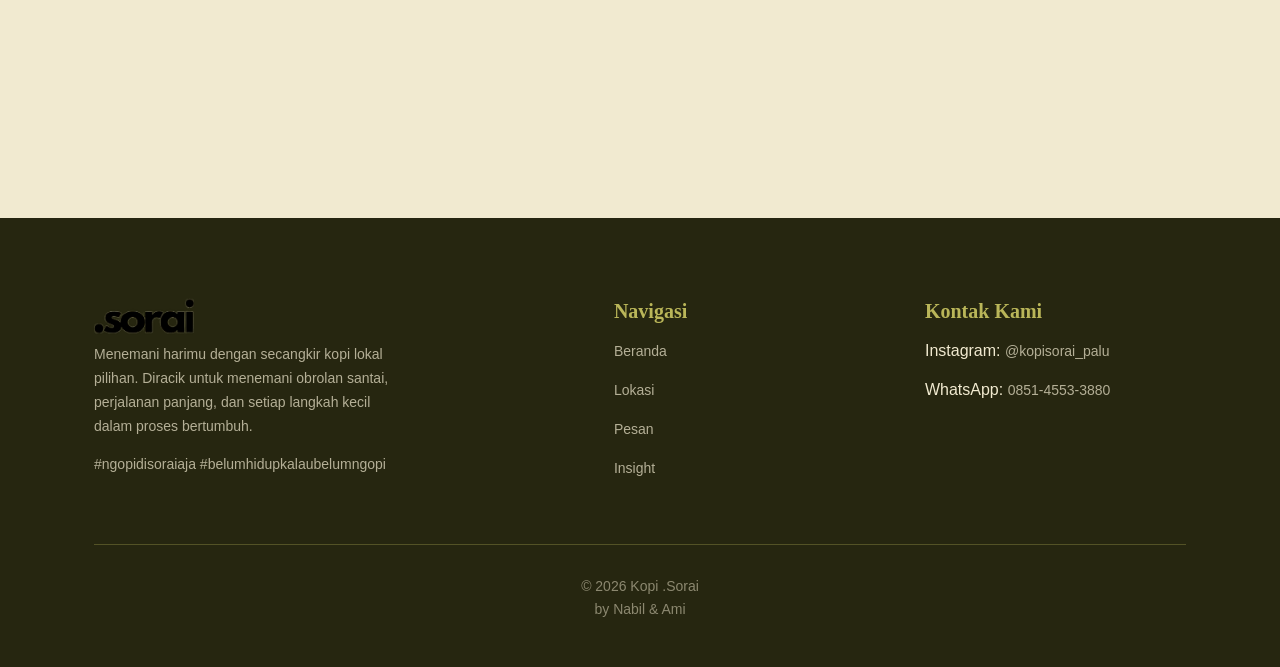
==== commit 915da5b1: "update responsive" ====
--- a/index.html
+++ b/index.html
@@ -215,15 +215,15 @@
                     </ul>
                 </div>
 
-                <address>
+                <div>
                     <h4 class="footer-title">Kontak Kami</h4>
                     <ul class="footer-links">
                         <li>Instagram: <a href="https://www.instagram.com/kopisorai_palu/" target="_blank">@kopisorai_palu</a></li>
                         <li>WhatsApp: <a href="https://wa.me/6285145533880" target="_blank">0851-4553-3880</a></li>
                     </ul>
-                </address>
+                </div>
             </div>
-            
+
             <div class="footer-bottom">
                 &copy; 2026 Kopi .Sorai
                 <p>by Nabil & Ami</p>
--- a/assets/css/style.css
+++ b/assets/css/style.css
@@ -16,6 +16,7 @@
 * {
     margin: 0;
     padding: 0;
+    box-sizing: border-box;
 }
 
 body {
@@ -447,6 +448,7 @@
     display: grid;
     grid-template-columns: repeat(auto-fit, minmax(300px, 1fr));
     gap: 25px;
+    justify-content: center;
     margin-bottom: 40px;
 }
 
@@ -459,14 +461,6 @@
     display: flex;
     flex-direction: column;
     transition: all 0.3s ease;
-}
-
-.lokasi-grid {
-    display: grid;
-    grid-template-columns: repeat(auto-fit, minmax(300px, 500px));
-    gap: 25px;
-    justify-content: center;
-    margin-bottom: 40px;
 }
 
 .lokasi-card h3 {
@@ -1290,4 +1284,205 @@
     background: var(--warna-button);
     border-color: var(--warna-button);
     color: white;
+}
+
+@media (max-width: 900px) {
+    .hero-section {
+        flex-direction: column;
+        min-height: auto;
+        padding: 60px 0 40px;
+        gap: 40px;
+        text-align: center;
+    }
+
+    .hero-content {
+        padding-right: 0;
+    }
+
+    .hero-content h1 {
+        font-size: 42px;
+    }
+
+    .hero-content p {
+        max-width: 100%;
+    }
+
+    .hero-content > div {
+        justify-content: center;
+    }
+
+    .hero-visual {
+        width: 280px;
+        max-width: 280px;
+    }
+
+    .story-section {
+        flex-direction: column;
+        gap: 20px;
+        padding: 30px;
+        margin-top: 40px;
+        margin-bottom: 40px;
+    }
+
+    .story-text h1 {
+        font-size: 30px;
+    }
+
+    .grid-2 {
+        grid-template-columns: 1fr;
+    }
+
+    .footer-grid {
+        grid-template-columns: 1fr 1fr;
+        gap: 30px;
+    }
+
+    .layout-pesan {
+        flex-direction: column;
+    }
+
+    .cart-col {
+        position: static;
+        min-width: unset;
+    }
+
+    .minat-grid {
+        grid-template-columns: 1fr;
+    }
+
+    .price-decision-container {
+        grid-template-columns: 1fr;
+    }
+
+    .insight-stats {
+        grid-template-columns: repeat(2, 1fr);
+    }
+}
+
+
+@media (max-width: 600px) {
+    nav {
+        flex-direction: column;
+        gap: 15px;
+        align-items: center;
+    }
+
+    .nav-links {
+        gap: 16px;
+        flex-wrap: wrap;
+        justify-content: center;
+    }
+
+    .nav-links li a {
+        font-size: 14px;
+    }
+
+    .hero-content h1 {
+        font-size: 32px;
+    }
+
+    .hero-content p {
+        font-size: 15px;
+    }
+
+    .hero-visual {
+        width: 220px;
+        max-width: 220px;
+    }
+
+    .story-section {
+        padding: 24px 20px;
+    }
+
+    .story-text h1 {
+        font-size: 24px;
+    }
+
+    section {
+        margin-top: 50px;
+        margin-bottom: 50px;
+    }
+
+    .section-header {
+        margin-bottom: 30px;
+    }
+
+    .section-header h1 {
+        font-size: 26px;
+    }
+
+    .section-header h2 {
+        font-size: 22px;
+    }
+
+    .card {
+        padding: 24px 20px;
+    }
+
+    .menu-item {
+        flex-wrap: wrap;
+        gap: 6px;
+    }
+
+    .menu-dots {
+        display: none;
+    }
+
+    .menu-price {
+        margin-right: 0;
+    }
+
+    .footer-grid {
+        grid-template-columns: 1fr;
+        gap: 24px;
+    }
+
+    footer {
+        padding: 50px 0 24px;
+    }
+
+    .sesi-buttons {
+        flex-direction: column;
+        align-items: center;
+    }
+
+    .lokasi-button {
+        width: 100%;
+        max-width: 340px;
+    }
+
+    .form-input {
+        width: 100%;
+        box-sizing: border-box;
+    }
+
+    .menu-col,
+    .cart-col {
+        min-width: unset;
+        width: 100%;
+    }
+
+    .insight-stats {
+        grid-template-columns: 1fr 1fr;
+    }
+
+    .insight-card {
+        padding: 1.2rem;
+    }
+
+    .bahanbaku-grid {
+        grid-template-columns: 1fr;
+    }
+
+    .tantangan-grid {
+        grid-template-columns: 1fr;
+    }
+
+    .insight-stats-grid {
+        grid-template-columns: 1fr 1fr;
+    }
+
+    .container {
+        padding: 0 16px;
+    }
 }
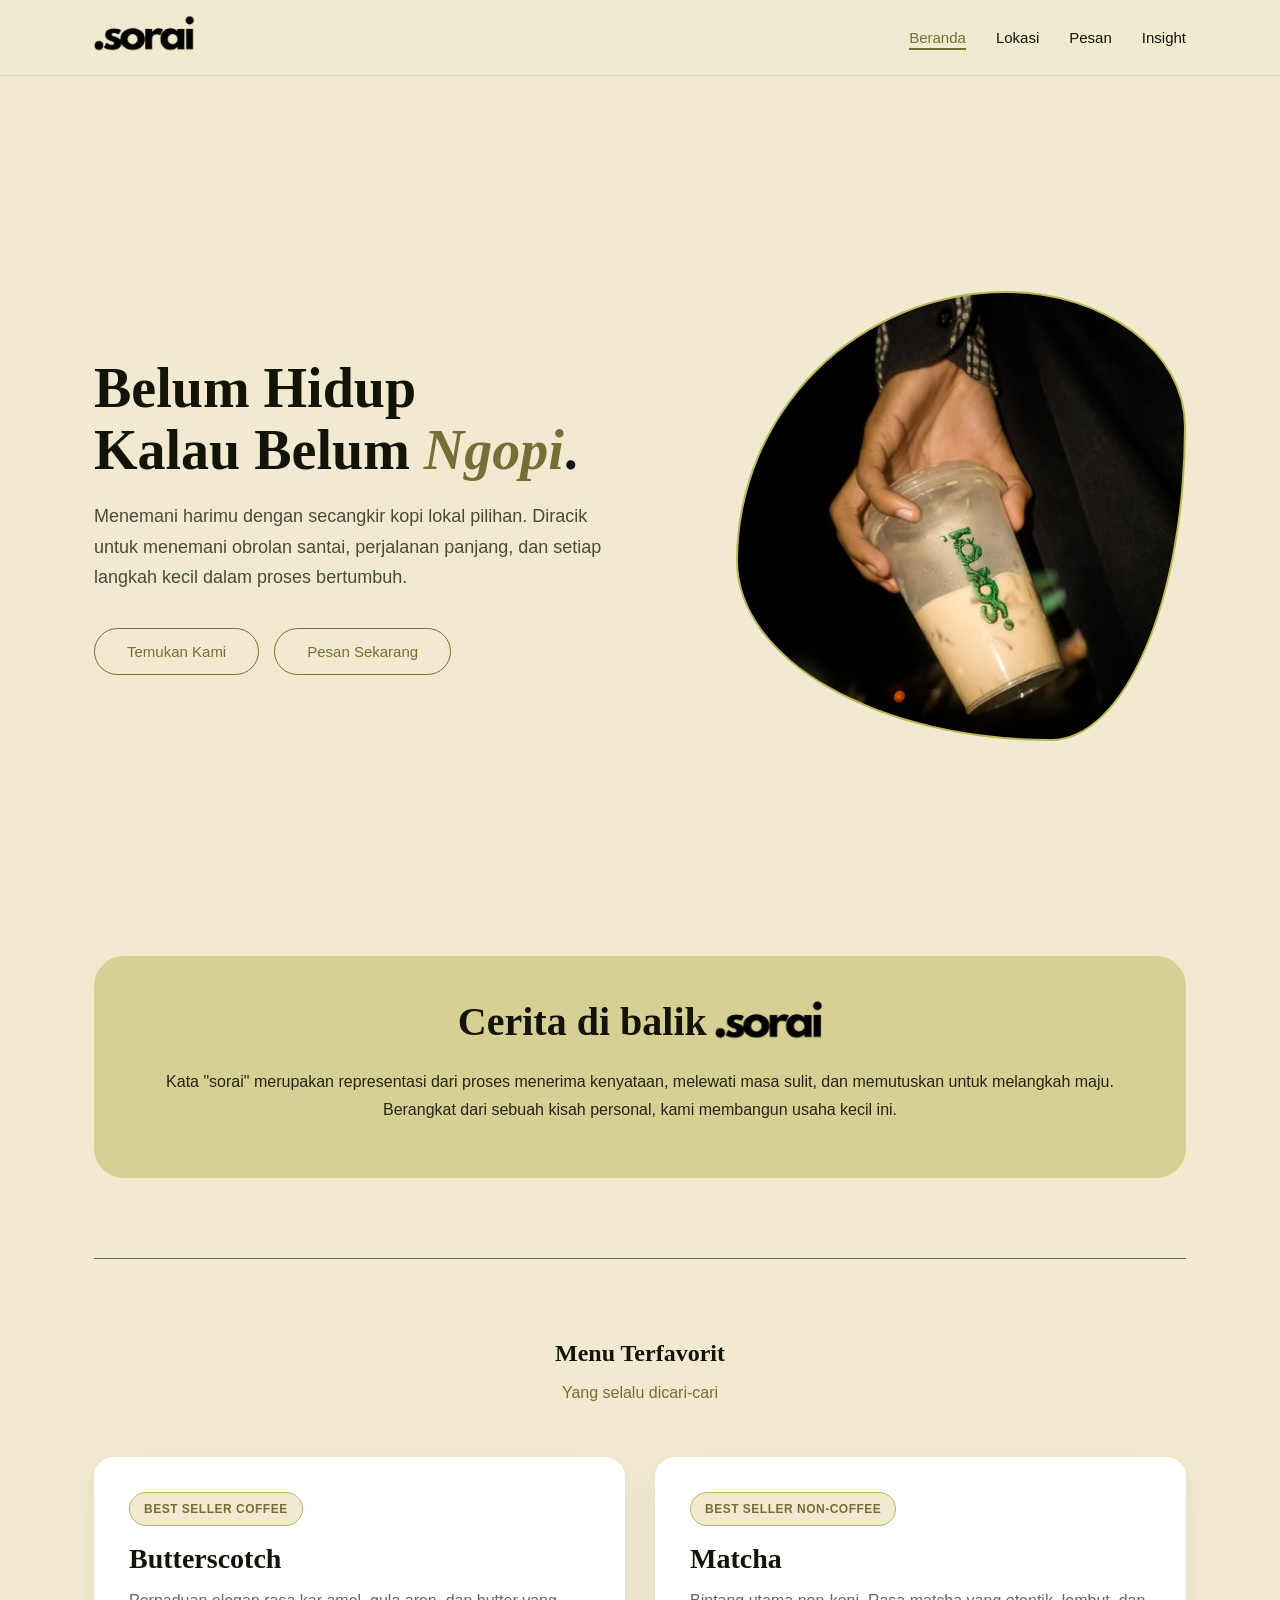
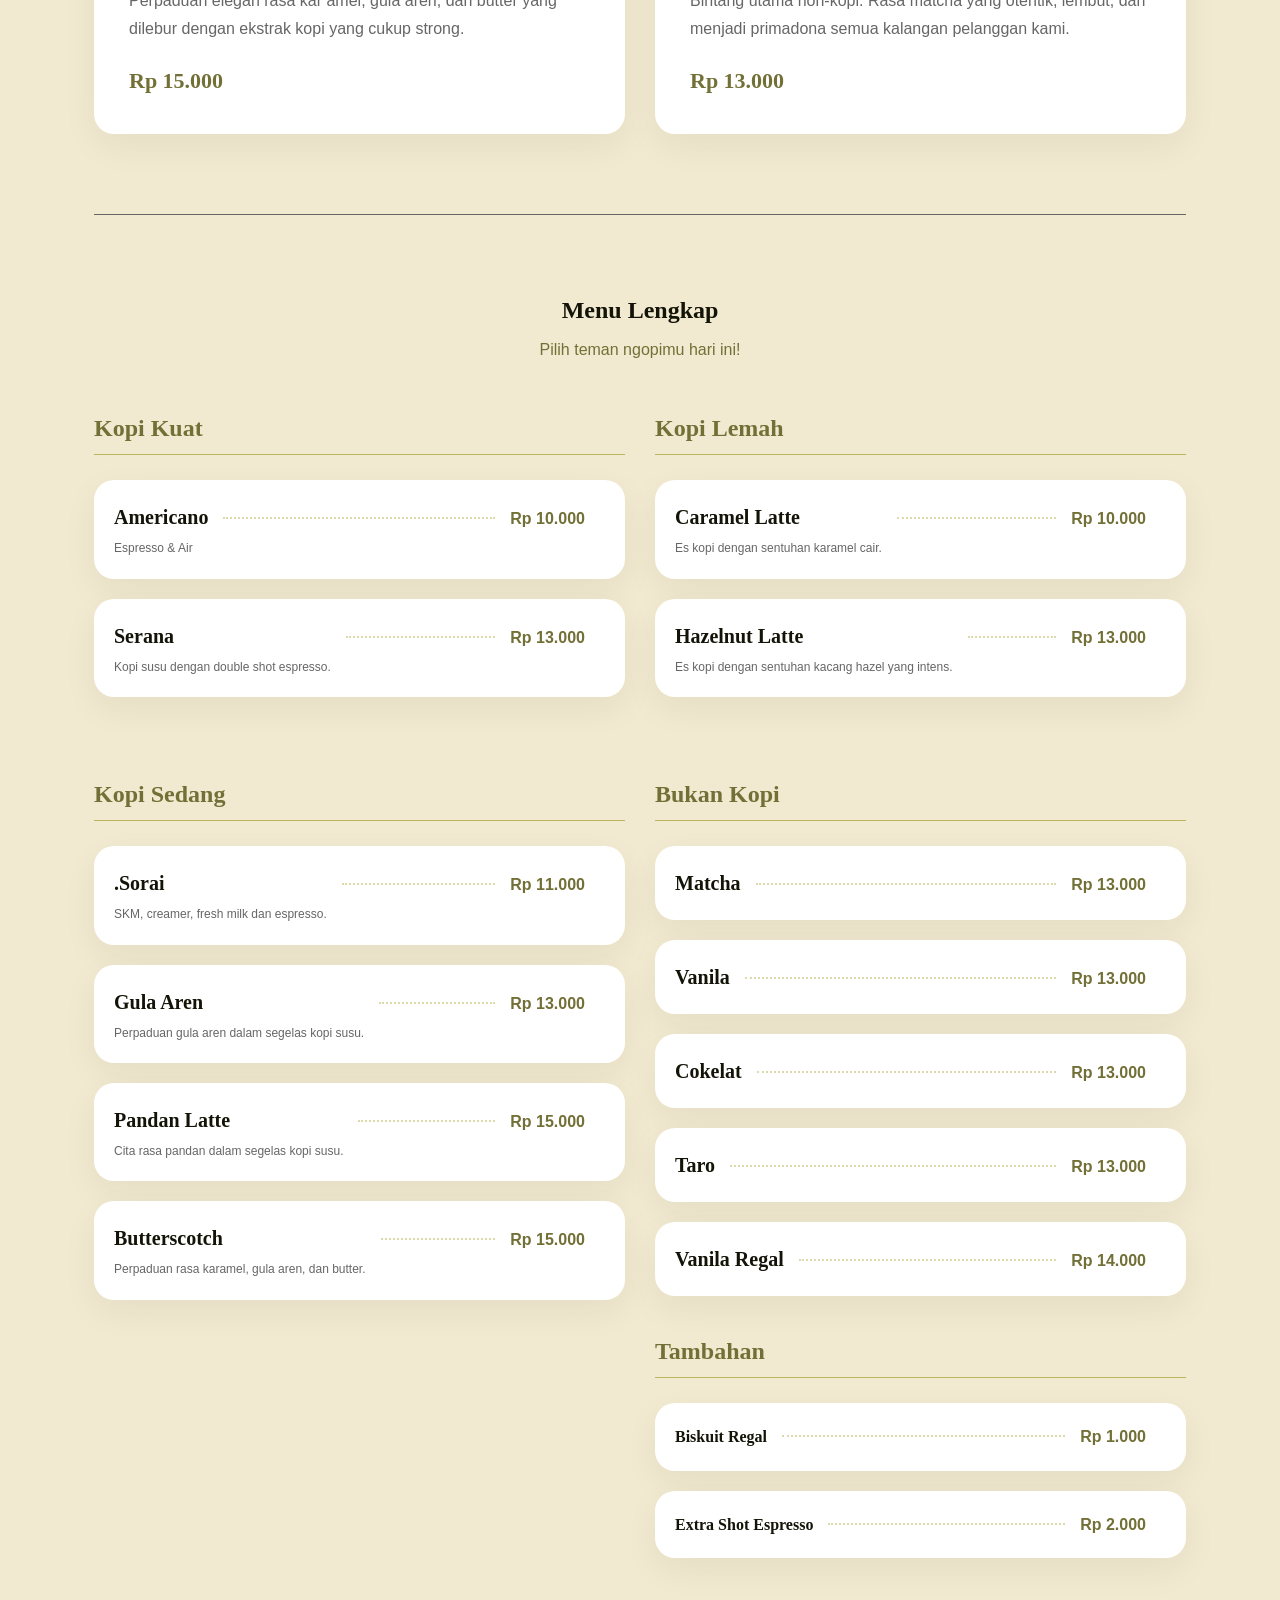
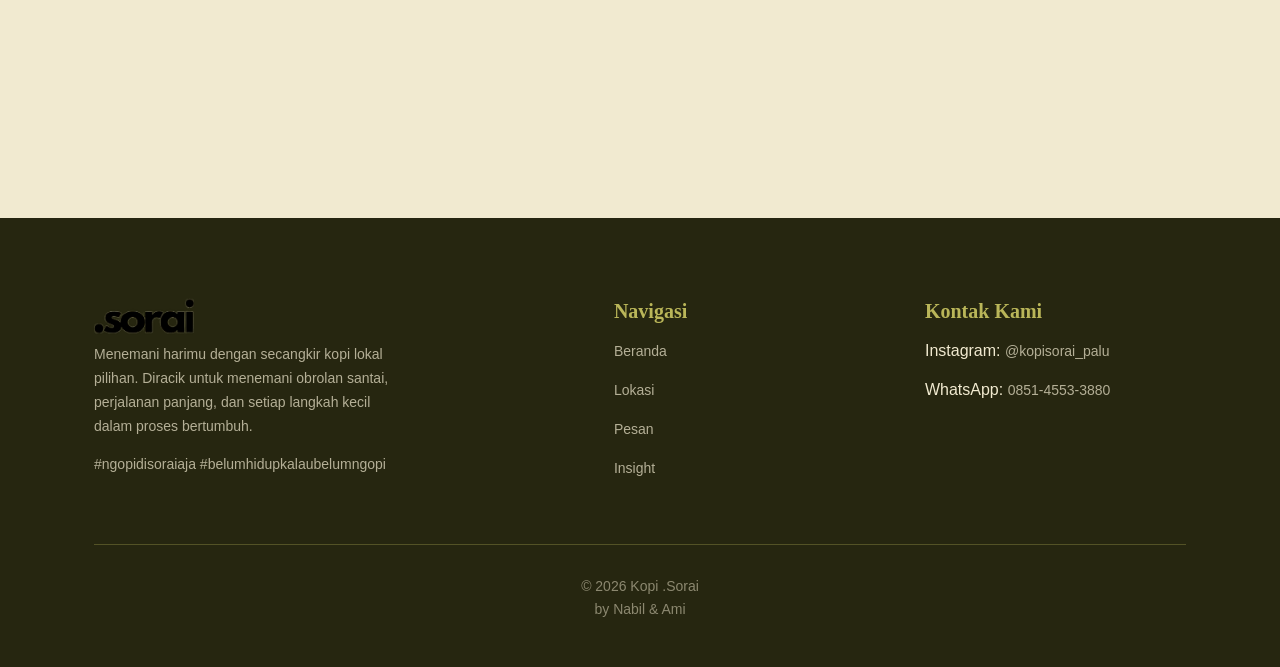
==== commit 4fe3f2d4: "update responsive navbar hamburger menu" ====
--- a/index.html
+++ b/index.html
@@ -19,6 +19,11 @@
                 <a href="index.html">
                     <img src="images/logo-sorai.png" alt="Logo Sorai" width= "100px">
                 </a>
+                <div class="menu-bar" id="menu-bar">
+                    <span class="bar"></span>
+                    <span class="bar"></span>
+                    <span class="bar"></span>
+                </div>
                 <ul class="nav-links" id="nav">
                     <li><a href="/index.html">Beranda</a></li>
                     <li><a href="pages/lokasi.html">Lokasi</a></li>
@@ -228,7 +233,7 @@
                 &copy; 2026 Kopi .Sorai
                 <p>by Nabil & Ami</p>
             </div>
-        </d>
+        </div>
     </footer>
 
     <script src="/assets/js/main.js"></script>
--- a/assets/css/style.css
+++ b/assets/css/style.css
@@ -47,7 +47,7 @@
 
 /* --- HEADER --- */
 header {
-    background-color: rgba(241, 234, 208, 0.5);
+    background-color: rgba(241, 234, 208, 0.8);
     backdrop-filter: blur(5px);
     position: sticky;
     top: 0;
@@ -879,7 +879,7 @@
 .minat-grid {
     display: grid;
     grid-template-columns: 1fr 1fr;
-    gap: 2rem;
+    gap: 30px;
 }
 
 .best-seller-card-insight {
@@ -905,7 +905,13 @@
     display: flex;
     justify-content: space-between;
     align-items: center;
-    margin-bottom: 0.5rem;
+    flex-wrap: wrap;
+    gap: 8px;
+}
+
+.item-name {
+    min-width: 0;
+    word-break: break-word;
 }
 
 .best-seller-item .item-name {
@@ -1106,6 +1112,12 @@
     font-size: 1.2rem;
 }
 
+.price-layout {
+    display: grid;
+    grid-template-columns: 1fr 1fr;
+    gap: 24px;
+}
+
 .price-decision-card {
     display: flex;
     align-items: flex-start;
@@ -1117,6 +1129,7 @@
     cursor: pointer;
     transition: all 0.3s ease;
     border: 2px solid transparent;
+    flex-wrap: wrap;
 }
 
 .price-decision-card:hover {
@@ -1131,6 +1144,7 @@
 
 .decision-content {
     flex: 1;
+    min-width: 0;
 }
 
 .decision-content strong {
@@ -1164,7 +1178,6 @@
     font-size: 0.8rem;
 }
 
-/* Menu Impact Grid */
 .menu-impact-grid {
     display: grid;
     grid-template-columns: repeat(auto-fit, minmax(180px, 1fr));
@@ -1211,7 +1224,12 @@
     color: var(--warna-button);
 }
 
-/* Rekomendasi Card */
+.rekomendasi-grid {
+    display: grid;
+    grid-template-columns: repeat(4, 1fr);
+    gap: 20px;
+}
+
 .rekomendasi-card {
     background: var(--white);
     padding: 1.25rem;
@@ -1256,7 +1274,6 @@
     color: white;
 }
 
-/* Filter Buttons */
 .filter-buttons {
     display: flex;
     gap: 0.75rem;
@@ -1286,6 +1303,21 @@
     color: white;
 }
 
+.menu-bar {
+    display: none;
+    cursor: pointer;
+    flex-direction: column;
+    gap: 5px;
+}
+
+.menu-bar .bar {
+    width: 25px;
+    height: 3px;
+    background-color: var(--text-main);
+    transition: all 0.3s ease;
+}
+
+
 @media (max-width: 900px) {
     .hero-section {
         flex-direction: column;
@@ -1350,6 +1382,10 @@
         grid-template-columns: 1fr;
     }
 
+    .price-layout {
+        grid-template-columns: 1fr;
+    }
+
     .price-decision-container {
         grid-template-columns: 1fr;
     }
@@ -1357,20 +1393,51 @@
     .insight-stats {
         grid-template-columns: repeat(2, 1fr);
     }
+
+    .rekomendasi-grid {
+        grid-template-columns: repeat(2, 1fr);
+    }
 }
 
 
 @media (max-width: 600px) {
     nav {
+        flex-direction: row; 
+        justify-content: space-between;
+        align-items: center;
+        position: relative;
+        width: 100%;
+    }
+
+    .menu-bar {
+        display: flex; 
+    }
+
+    .nav-links {
+        display: none; 
+        position: absolute;
+        top: 60px;
+        right: 0;
+        background-color: rgba(241, 234, 208, 0.8);
+        width: 100%;
         flex-direction: column;
-        gap: 15px;
-        align-items: center;
-    }
-
-    .nav-links {
         gap: 16px;
-        flex-wrap: wrap;
-        justify-content: center;
+        padding: 15px;
+        z-index: 100;
+    }
+
+    .nav-links.active {
+        display: flex;
+    }
+
+    .menu-bar.active .bar:nth-child(2) {
+        opacity: 0;
+    }
+    .menu-bar.active .bar:nth-child(1) {
+        transform: translateY(8px) rotate(45deg);
+    }
+    .menu-bar.active .bar:nth-child(3) {
+        transform: translateY(-8px) rotate(-45deg);
     }
 
     .nav-links li a {
@@ -1456,14 +1523,17 @@
         box-sizing: border-box;
     }
 
-    .menu-col,
-    .cart-col {
+    .menu-col, .cart-col {
         min-width: unset;
         width: 100%;
     }
 
+    .menu-impact-grid {
+        grid-template-columns: 1fr;
+    }
+
     .insight-stats {
-        grid-template-columns: 1fr 1fr;
+        grid-template-columns: 1fr;
     }
 
     .insight-card {
@@ -1482,6 +1552,22 @@
         grid-template-columns: 1fr 1fr;
     }
 
+    .decision-content {
+        min-width: 0;
+    }
+
+    .minat-grid {
+        grid-template-columns: 1fr;
+    }
+
+    .menu-impact-grid {
+        grid-template-columns: 1fr;
+    }
+
+    .rekomendasi-grid {
+        grid-template-columns: 1fr;
+    }
+
     .container {
         padding: 0 16px;
     }
